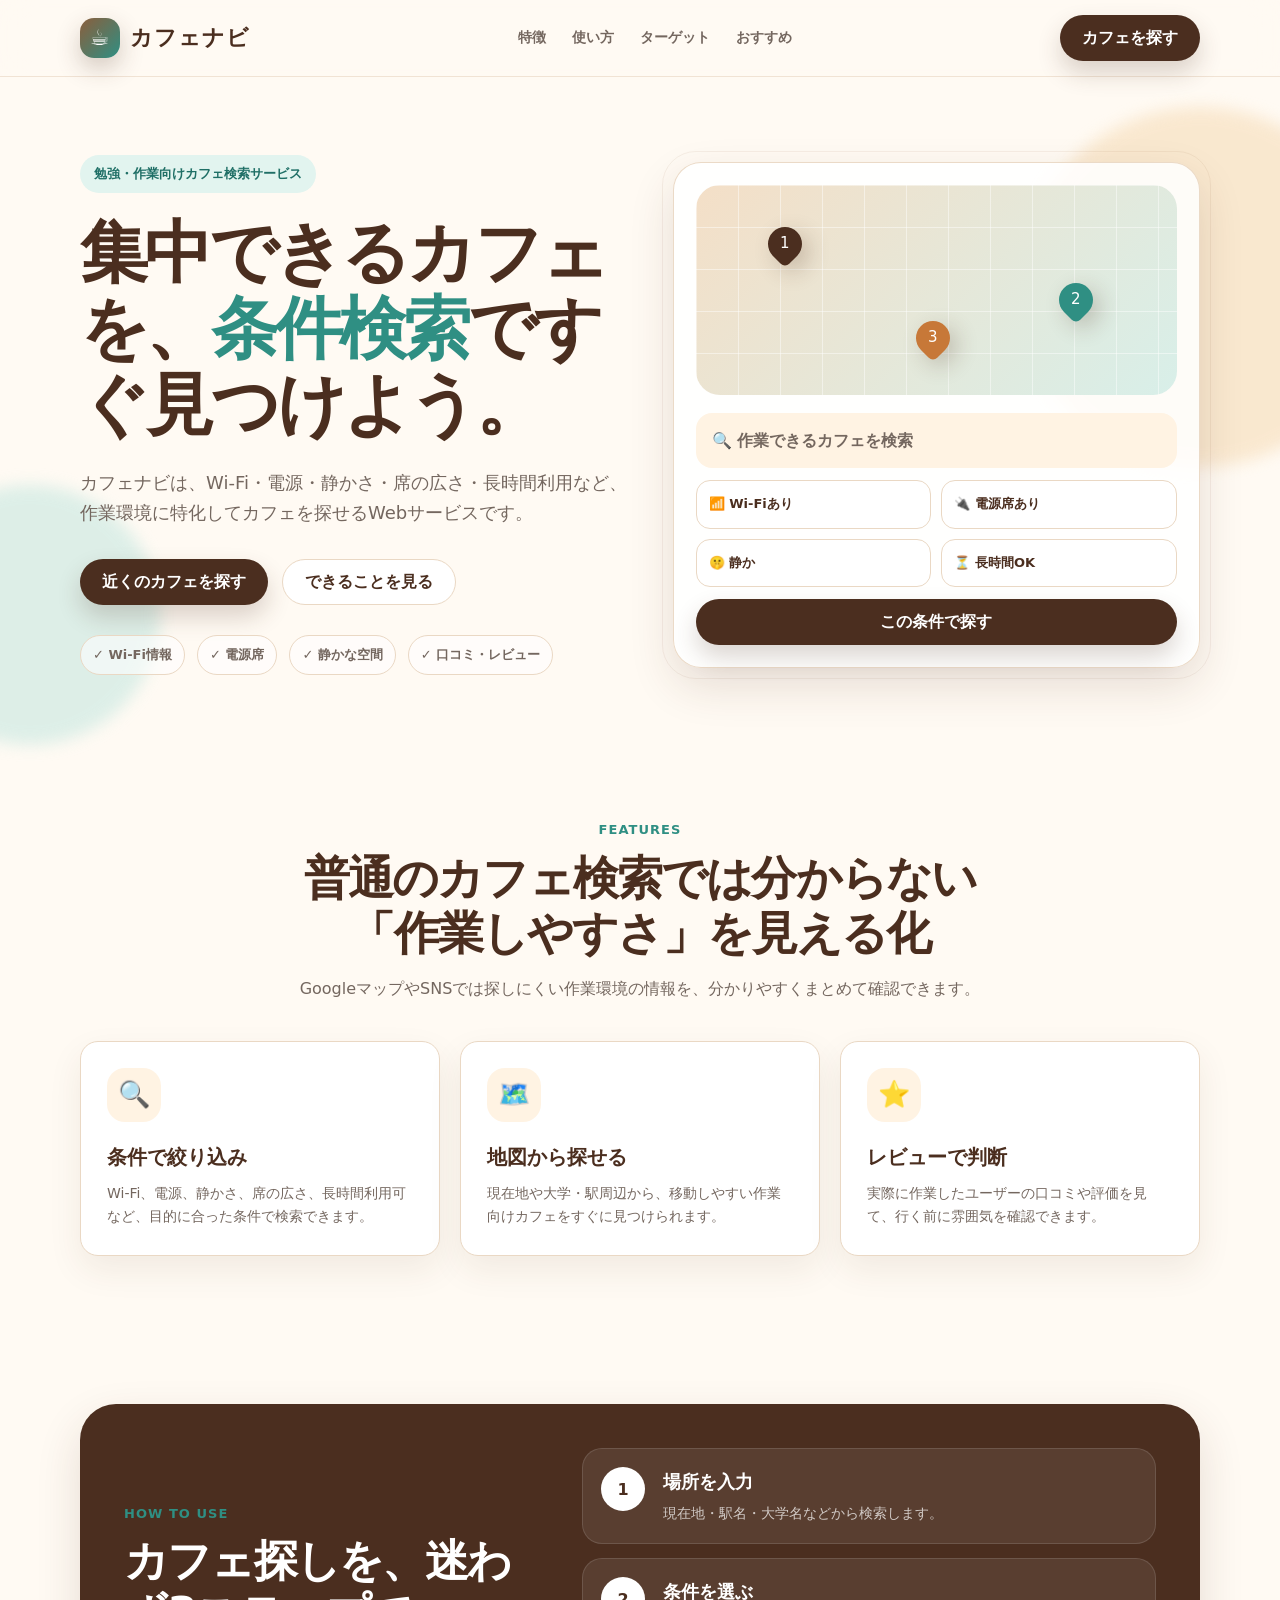
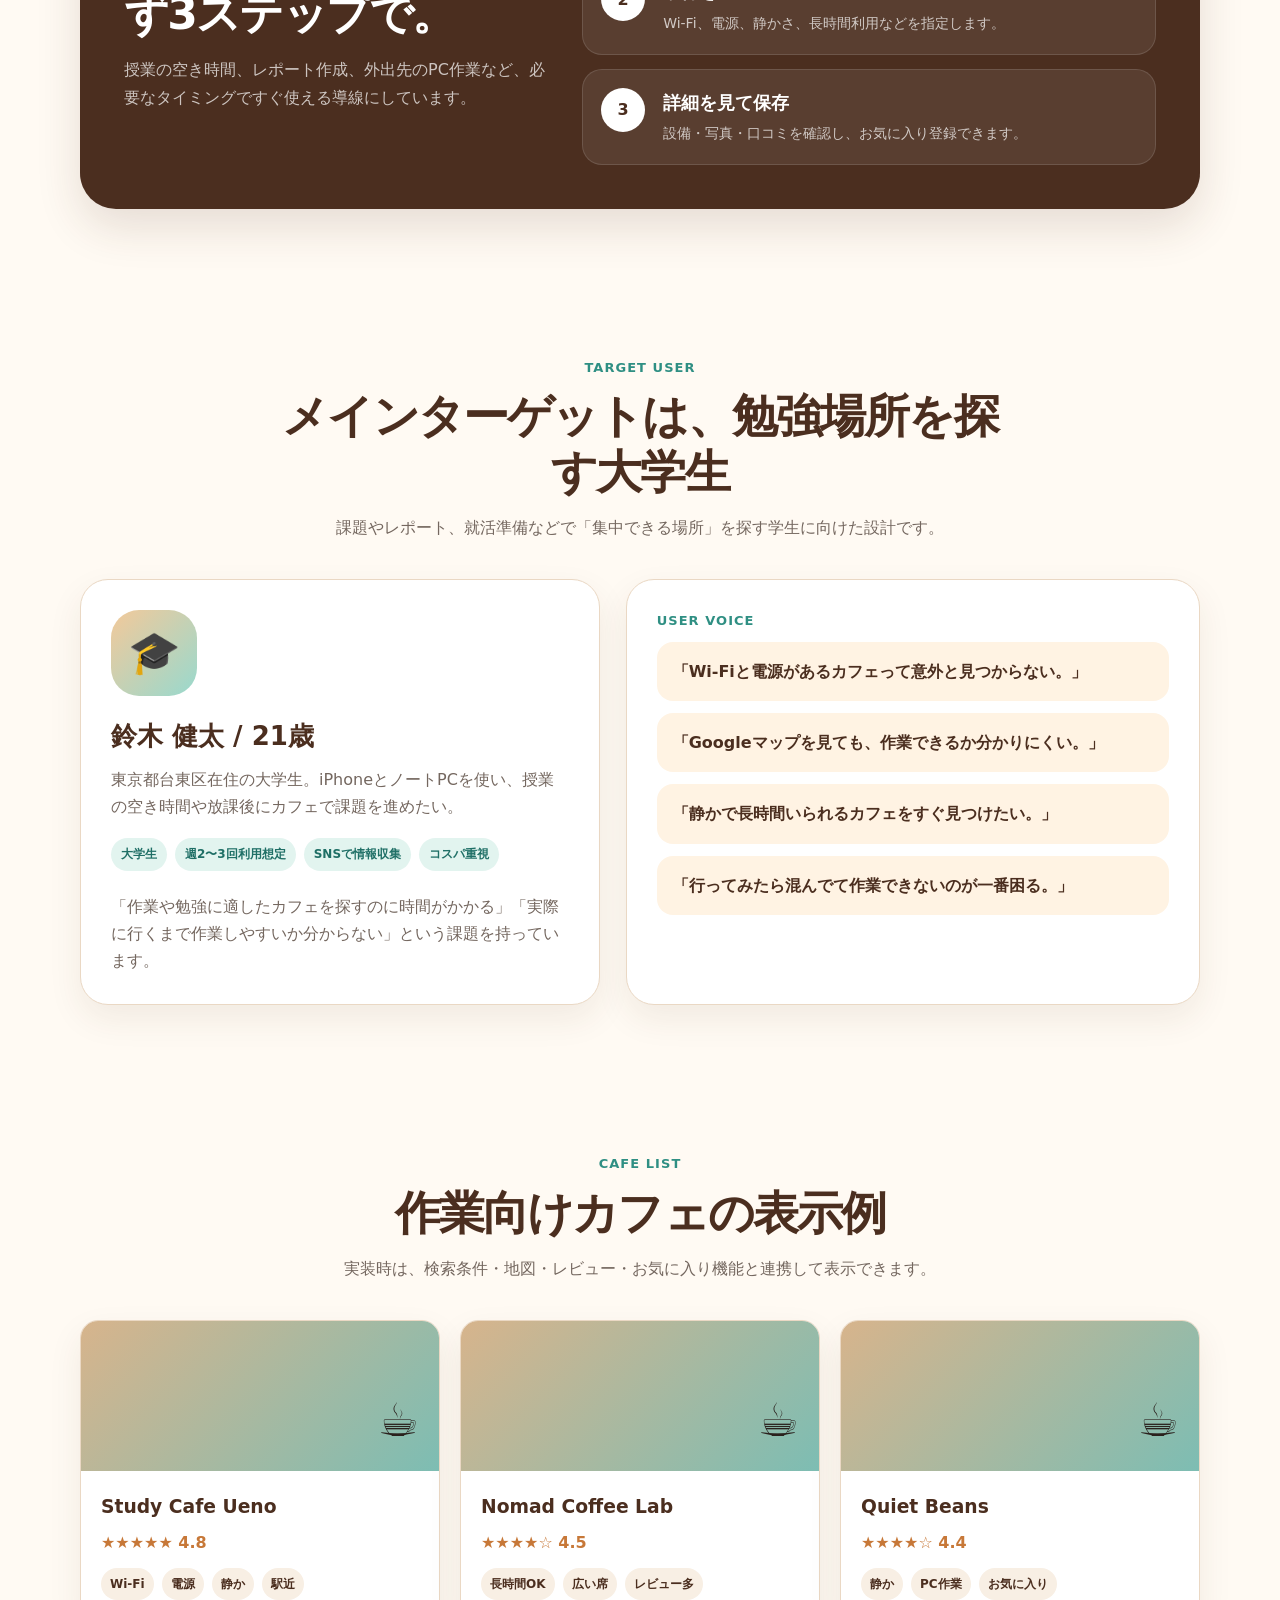
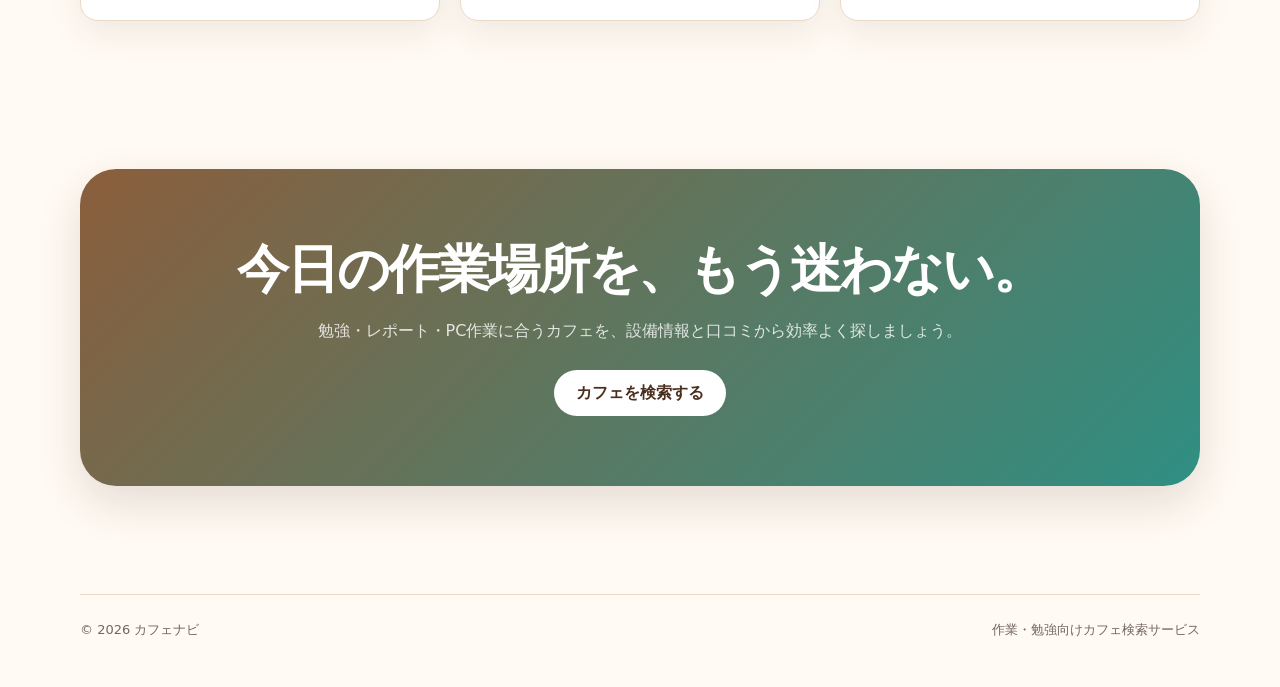
==== index.html @ be662f06 "Initial commit: cafe-navi" ====
<!DOCTYPE html>
<html lang="ja">
<head>
  <meta charset="UTF-8" />
  <meta name="viewport" content="width=device-width, initial-scale=1.0" />
  <title>カフェナビ｜作業・勉強に集中できるカフェ検索</title>
  <style>
    :root {
      --bg: #fffaf3;
      --surface: #ffffff;
      --surface-soft: #fff3e3;
      --main: #8b5e3c;
      --main-dark: #4b2e1f;
      --accent: #2f8f83;
      --accent-soft: #e2f4ef;
      --text: #2a211d;
      --muted: #74675f;
      --line: #ead8c4;
      --shadow: 0 18px 45px rgba(75, 46, 31, 0.14);
      --radius-lg: 28px;
      --radius-md: 18px;
      --radius-sm: 12px;
    }

    * {
      box-sizing: border-box;
      margin: 0;
      padding: 0;
    }

    body {
      font-family: system-ui, -apple-system, BlinkMacSystemFont, "Noto Sans JP", sans-serif;
      background: var(--bg);
      color: var(--text);
      line-height: 1.7;
    }

    a {
      color: inherit;
      text-decoration: none;
    }

    img {
      max-width: 100%;
      display: block;
    }

    .page {
      overflow: hidden;
    }

    .container {
      width: min(1120px, calc(100% - 40px));
      margin: 0 auto;
    }

    header {
      position: sticky;
      top: 0;
      z-index: 20;
      background: rgba(255, 250, 243, 0.86);
      backdrop-filter: blur(16px);
      border-bottom: 1px solid rgba(234, 216, 196, 0.65);
    }

    .nav {
      height: 76px;
      display: flex;
      align-items: center;
      justify-content: space-between;
      gap: 24px;
    }

    .logo {
      display: flex;
      align-items: center;
      gap: 10px;
      font-weight: 800;
      letter-spacing: 0.04em;
      color: var(--main-dark);
      font-size: 22px;
    }

    .logo-mark {
      width: 40px;
      height: 40px;
      display: grid;
      place-items: center;
      border-radius: 14px;
      background: linear-gradient(135deg, #8b5e3c, #2f8f83);
      color: #fff;
      box-shadow: 0 10px 24px rgba(75, 46, 31, 0.24);
    }

    .nav-links {
      display: flex;
      align-items: center;
      gap: 26px;
      color: var(--muted);
      font-size: 14px;
      font-weight: 700;
    }

    .nav-links a:hover {
      color: var(--main-dark);
    }

    .btn {
      display: inline-flex;
      align-items: center;
      justify-content: center;
      gap: 8px;
      min-height: 46px;
      padding: 0 22px;
      border-radius: 999px;
      font-weight: 800;
      border: 0;
      cursor: pointer;
      transition: 0.2s ease;
    }

    .btn-primary {
      background: var(--main-dark);
      color: #fff;
      box-shadow: 0 12px 25px rgba(75, 46, 31, 0.2);
    }

    .btn-primary:hover {
      transform: translateY(-2px);
      box-shadow: 0 16px 34px rgba(75, 46, 31, 0.27);
    }

    .btn-secondary {
      background: #fff;
      color: var(--main-dark);
      border: 1px solid var(--line);
    }

    .hero {
      position: relative;
      padding: 78px 0 70px;
    }

    .hero::before,
    .hero::after {
      content: "";
      position: absolute;
      border-radius: 999px;
      filter: blur(8px);
      opacity: 0.65;
      z-index: -1;
    }

    .hero::before {
      width: 360px;
      height: 360px;
      background: #f7dfbd;
      top: 30px;
      right: -100px;
    }

    .hero::after {
      width: 260px;
      height: 260px;
      background: #cbe9e2;
      left: -100px;
      bottom: 0;
    }

    .hero-grid {
      display: grid;
      grid-template-columns: 1.02fr 0.98fr;
      gap: 44px;
      align-items: center;
    }

    .eyebrow {
      display: inline-flex;
      align-items: center;
      gap: 8px;
      padding: 8px 14px;
      background: var(--accent-soft);
      color: #1f6f66;
      border-radius: 999px;
      font-size: 13px;
      font-weight: 800;
      margin-bottom: 22px;
    }

    .hero h1 {
      font-size: clamp(38px, 6vw, 68px);
      line-height: 1.12;
      letter-spacing: -0.055em;
      color: var(--main-dark);
      margin-bottom: 24px;
    }

    .hero h1 span {
      color: var(--accent);
    }

    .hero-copy {
      font-size: 18px;
      color: var(--muted);
      max-width: 620px;
      margin-bottom: 30px;
    }

    .hero-actions {
      display: flex;
      flex-wrap: wrap;
      gap: 14px;
      margin-bottom: 30px;
    }

    .trust-row {
      display: flex;
      flex-wrap: wrap;
      gap: 12px;
      color: var(--muted);
      font-size: 13px;
      font-weight: 700;
    }

    .trust-row span {
      display: inline-flex;
      align-items: center;
      gap: 6px;
      padding: 8px 12px;
      border: 1px solid var(--line);
      background: rgba(255, 255, 255, 0.58);
      border-radius: 999px;
    }

    .search-card {
      background: rgba(255, 255, 255, 0.86);
      border: 1px solid rgba(234, 216, 196, 0.95);
      border-radius: var(--radius-lg);
      box-shadow: var(--shadow);
      padding: 22px;
      position: relative;
    }

    .search-card::before {
      content: "";
      position: absolute;
      inset: -12px;
      border-radius: 34px;
      border: 1px solid rgba(139, 94, 60, 0.08);
      z-index: -1;
    }

    .mock-map {
      height: 210px;
      border-radius: 24px;
      background:
        linear-gradient(90deg, rgba(255,255,255,0.45) 1px, transparent 1px),
        linear-gradient(rgba(255,255,255,0.45) 1px, transparent 1px),
        linear-gradient(135deg, #f4dfc7, #d8efe9);
      background-size: 42px 42px, 42px 42px, 100% 100%;
      position: relative;
      overflow: hidden;
      margin-bottom: 18px;
    }

    .pin {
      position: absolute;
      width: 34px;
      height: 34px;
      display: grid;
      place-items: center;
      border-radius: 50% 50% 50% 6px;
      transform: rotate(-45deg);
      background: var(--main-dark);
      color: #fff;
      box-shadow: 0 10px 22px rgba(75, 46, 31, 0.24);
    }

    .pin span {
      transform: rotate(45deg);
      font-size: 15px;
    }

    .pin.one { top: 42px; left: 72px; }
    .pin.two { top: 98px; right: 84px; background: var(--accent); }
    .pin.three { bottom: 40px; left: 220px; background: #c77838; }

    .search-panel {
      display: grid;
      gap: 12px;
    }

    .search-input {
      display: flex;
      align-items: center;
      gap: 10px;
      padding: 14px 16px;
      background: var(--surface-soft);
      border-radius: 16px;
      color: var(--muted);
      font-weight: 700;
    }

    .filters {
      display: grid;
      grid-template-columns: repeat(2, 1fr);
      gap: 10px;
    }

    .filter-chip {
      padding: 12px;
      border: 1px solid var(--line);
      border-radius: 14px;
      background: #fff;
      color: var(--main-dark);
      font-size: 13px;
      font-weight: 800;
    }

    section {
      padding: 74px 0;
    }

    .section-head {
      text-align: center;
      max-width: 760px;
      margin: 0 auto 38px;
    }

    .section-label {
      color: var(--accent);
      font-weight: 900;
      letter-spacing: 0.08em;
      font-size: 13px;
      margin-bottom: 10px;
    }

    .section-head h2 {
      font-size: clamp(30px, 4vw, 46px);
      line-height: 1.2;
      color: var(--main-dark);
      letter-spacing: -0.04em;
      margin-bottom: 14px;
    }

    .section-head p {
      color: var(--muted);
      font-size: 16px;
    }

    .feature-grid {
      display: grid;
      grid-template-columns: repeat(3, 1fr);
      gap: 20px;
    }

    .feature-card {
      background: var(--surface);
      border: 1px solid var(--line);
      border-radius: var(--radius-md);
      padding: 26px;
      box-shadow: 0 14px 34px rgba(75, 46, 31, 0.08);
    }

    .icon {
      width: 54px;
      height: 54px;
      display: grid;
      place-items: center;
      border-radius: 18px;
      background: var(--surface-soft);
      font-size: 26px;
      margin-bottom: 18px;
    }

    .feature-card h3 {
      color: var(--main-dark);
      font-size: 20px;
      margin-bottom: 8px;
    }

    .feature-card p {
      color: var(--muted);
      font-size: 14px;
    }

    .steps {
      background: var(--main-dark);
      color: #fff;
      border-radius: 36px;
      padding: 44px;
      display: grid;
      grid-template-columns: 0.85fr 1.15fr;
      gap: 34px;
      align-items: center;
      box-shadow: var(--shadow);
    }

    .steps h2 {
      font-size: clamp(28px, 4vw, 44px);
      line-height: 1.2;
      letter-spacing: -0.04em;
      margin-bottom: 16px;
    }

    .steps p {
      color: rgba(255,255,255,0.72);
    }

    .step-list {
      display: grid;
      gap: 14px;
    }

    .step {
      display: grid;
      grid-template-columns: 48px 1fr;
      gap: 14px;
      align-items: start;
      padding: 18px;
      border-radius: 20px;
      background: rgba(255,255,255,0.08);
      border: 1px solid rgba(255,255,255,0.12);
    }

    .step-num {
      width: 44px;
      height: 44px;
      display: grid;
      place-items: center;
      border-radius: 50%;
      background: #fff;
      color: var(--main-dark);
      font-weight: 900;
    }

    .step h3 {
      font-size: 18px;
      margin-bottom: 4px;
    }

    .step p {
      font-size: 14px;
    }

    .persona-wrap {
      display: grid;
      grid-template-columns: 0.95fr 1.05fr;
      gap: 26px;
      align-items: stretch;
    }

    .persona-card,
    .voice-card {
      background: #fff;
      border: 1px solid var(--line);
      border-radius: var(--radius-lg);
      padding: 30px;
      box-shadow: 0 14px 34px rgba(75, 46, 31, 0.08);
    }

    .avatar {
      width: 86px;
      height: 86px;
      border-radius: 28px;
      display: grid;
      place-items: center;
      background: linear-gradient(135deg, #f3c99a, #98d9ce);
      font-size: 42px;
      margin-bottom: 18px;
    }

    .persona-card h3 {
      color: var(--main-dark);
      font-size: 26px;
      margin-bottom: 8px;
    }

    .meta {
      display: flex;
      flex-wrap: wrap;
      gap: 8px;
      margin: 18px 0 22px;
    }

    .meta span {
      padding: 6px 10px;
      border-radius: 999px;
      background: var(--accent-soft);
      color: #1f6f66;
      font-size: 12px;
      font-weight: 800;
    }

    .persona-card p,
    .voice-card p {
      color: var(--muted);
    }

    .quote-list {
      display: grid;
      gap: 12px;
    }

    .quote {
      padding: 16px;
      border-radius: 16px;
      background: var(--surface-soft);
      color: var(--main-dark);
      font-weight: 800;
    }

    .cafe-grid {
      display: grid;
      grid-template-columns: repeat(3, 1fr);
      gap: 20px;
    }

    .cafe-card {
      overflow: hidden;
      border-radius: var(--radius-md);
      background: #fff;
      border: 1px solid var(--line);
      box-shadow: 0 14px 34px rgba(75, 46, 31, 0.08);
    }

    .cafe-photo {
      height: 150px;
      background: linear-gradient(135deg, #d7b48c, #7dbdb3);
      position: relative;
    }

    .cafe-photo::after {
      content: "☕";
      position: absolute;
      right: 20px;
      bottom: 12px;
      font-size: 46px;
    }

    .cafe-body {
      padding: 20px;
    }

    .cafe-body h3 {
      color: var(--main-dark);
      margin-bottom: 6px;
    }

    .rating {
      color: #c77838;
      font-weight: 900;
      margin-bottom: 12px;
    }

    .tags {
      display: flex;
      flex-wrap: wrap;
      gap: 8px;
    }

    .tags span {
      padding: 6px 9px;
      border-radius: 999px;
      background: #f8efe4;
      color: var(--main-dark);
      font-size: 12px;
      font-weight: 800;
    }

    .cta {
      text-align: center;
      padding: 70px 28px;
      border-radius: 36px;
      background: linear-gradient(135deg, #8b5e3c, #2f8f83);
      color: #fff;
      box-shadow: var(--shadow);
    }

    .cta h2 {
      font-size: clamp(30px, 5vw, 52px);
      line-height: 1.18;
      letter-spacing: -0.04em;
      margin-bottom: 16px;
    }

    .cta p {
      max-width: 660px;
      margin: 0 auto 26px;
      color: rgba(255,255,255,0.82);
    }

    .cta .btn {
      background: #fff;
      color: var(--main-dark);
    }

    footer {
      padding: 34px 0 46px;
      color: var(--muted);
      font-size: 13px;
    }

    .footer-inner {
      display: flex;
      justify-content: space-between;
      gap: 20px;
      flex-wrap: wrap;
      border-top: 1px solid var(--line);
      padding-top: 24px;
    }

    @media (max-width: 900px) {
      .nav-links {
        display: none;
      }

      .hero-grid,
      .steps,
      .persona-wrap {
        grid-template-columns: 1fr;
      }

      .feature-grid,
      .cafe-grid {
        grid-template-columns: 1fr 1fr;
      }
    }

    @media (max-width: 620px) {
      .container {
        width: min(100% - 28px, 1120px);
      }

      .hero {
        padding-top: 48px;
      }

      .feature-grid,
      .cafe-grid,
      .filters {
        grid-template-columns: 1fr;
      }

      .steps,
      .persona-card,
      .voice-card {
        padding: 24px;
        border-radius: 26px;
      }

      .nav .btn {
        display: none;
      }
    }
  </style>
</head>
<body>
  <div class="page">
    <header>
      <div class="container nav">
        <a class="logo" href="#">
          <span class="logo-mark">☕</span>
          カフェナビ
        </a>
        <nav class="nav-links" aria-label="メインナビゲーション">
          <a href="#features">特徴</a>
          <a href="#how">使い方</a>
          <a href="#persona">ターゲット</a>
          <a href="#cafes">おすすめ</a>
        </nav>
        <a class="btn btn-primary" href="#search">カフェを探す</a>
      </div>
    </header>

    <main>
      <section class="hero" id="search">
        <div class="container hero-grid">
          <div>
            <div class="eyebrow">勉強・作業向けカフェ検索サービス</div>
            <h1>集中できるカフェを、<span>条件検索</span>ですぐ見つけよう。</h1>
            <p class="hero-copy">
              カフェナビは、Wi‑Fi・電源・静かさ・席の広さ・長時間利用など、作業環境に特化してカフェを探せるWebサービスです。
            </p>
            <div class="hero-actions">
              <a class="btn btn-primary" href="#cafes">近くのカフェを探す</a>
              <a class="btn btn-secondary" href="#features">できることを見る</a>
            </div>
            <div class="trust-row">
              <span>✓ Wi‑Fi情報</span>
              <span>✓ 電源席</span>
              <span>✓ 静かな空間</span>
              <span>✓ 口コミ・レビュー</span>
            </div>
          </div>

          <div class="search-card" aria-label="検索画面イメージ">
            <div class="mock-map">
              <div class="pin one"><span>1</span></div>
              <div class="pin two"><span>2</span></div>
              <div class="pin three"><span>3</span></div>
            </div>
            <div class="search-panel">
              <div class="search-input">🔍 作業できるカフェを検索</div>
              <div class="filters">
                <div class="filter-chip">📶 Wi‑Fiあり</div>
                <div class="filter-chip">🔌 電源席あり</div>
                <div class="filter-chip">🤫 静か</div>
                <div class="filter-chip">⏳ 長時間OK</div>
              </div>
              <a class="btn btn-primary" href="#cafes">この条件で探す</a>
            </div>
          </div>
        </div>
      </section>

      <section id="features">
        <div class="container">
          <div class="section-head">
            <div class="section-label">FEATURES</div>
            <h2>普通のカフェ検索では分からない「作業しやすさ」を見える化</h2>
            <p>GoogleマップやSNSでは探しにくい作業環境の情報を、分かりやすくまとめて確認できます。</p>
          </div>
          <div class="feature-grid">
            <article class="feature-card">
              <div class="icon">🔍</div>
              <h3>条件で絞り込み</h3>
              <p>Wi‑Fi、電源、静かさ、席の広さ、長時間利用可など、目的に合った条件で検索できます。</p>
            </article>
            <article class="feature-card">
              <div class="icon">🗺️</div>
              <h3>地図から探せる</h3>
              <p>現在地や大学・駅周辺から、移動しやすい作業向けカフェをすぐに見つけられます。</p>
            </article>
            <article class="feature-card">
              <div class="icon">⭐</div>
              <h3>レビューで判断</h3>
              <p>実際に作業したユーザーの口コミや評価を見て、行く前に雰囲気を確認できます。</p>
            </article>
          </div>
        </div>
      </section>

      <section id="how">
        <div class="container">
          <div class="steps">
            <div>
              <div class="section-label">HOW TO USE</div>
              <h2>カフェ探しを、迷わず3ステップで。</h2>
              <p>授業の空き時間、レポート作成、外出先のPC作業など、必要なタイミングですぐ使える導線にしています。</p>
            </div>
            <div class="step-list">
              <div class="step">
                <div class="step-num">1</div>
                <div>
                  <h3>場所を入力</h3>
                  <p>現在地・駅名・大学名などから検索します。</p>
                </div>
              </div>
              <div class="step">
                <div class="step-num">2</div>
                <div>
                  <h3>条件を選ぶ</h3>
                  <p>Wi‑Fi、電源、静かさ、長時間利用などを指定します。</p>
                </div>
              </div>
              <div class="step">
                <div class="step-num">3</div>
                <div>
                  <h3>詳細を見て保存</h3>
                  <p>設備・写真・口コミを確認し、お気に入り登録できます。</p>
                </div>
              </div>
            </div>
          </div>
        </div>
      </section>

      <section id="persona">
        <div class="container">
          <div class="section-head">
            <div class="section-label">TARGET USER</div>
            <h2>メインターゲットは、勉強場所を探す大学生</h2>
            <p>課題やレポート、就活準備などで「集中できる場所」を探す学生に向けた設計です。</p>
          </div>
          <div class="persona-wrap">
            <article class="persona-card">
              <div class="avatar">🎓</div>
              <h3>鈴木 健太 / 21歳</h3>
              <p>東京都台東区在住の大学生。iPhoneとノートPCを使い、授業の空き時間や放課後にカフェで課題を進めたい。</p>
              <div class="meta">
                <span>大学生</span>
                <span>週2〜3回利用想定</span>
                <span>SNSで情報収集</span>
                <span>コスパ重視</span>
              </div>
              <p>「作業や勉強に適したカフェを探すのに時間がかかる」「実際に行くまで作業しやすいか分からない」という課題を持っています。</p>
            </article>
            <article class="voice-card">
              <div class="section-label">USER VOICE</div>
              <div class="quote-list">
                <div class="quote">「Wi‑Fiと電源があるカフェって意外と見つからない。」</div>
                <div class="quote">「Googleマップを見ても、作業できるか分かりにくい。」</div>
                <div class="quote">「静かで長時間いられるカフェをすぐ見つけたい。」</div>
                <div class="quote">「行ってみたら混んでて作業できないのが一番困る。」</div>
              </div>
            </article>
          </div>
        </div>
      </section>

      <section id="cafes">
        <div class="container">
          <div class="section-head">
            <div class="section-label">CAFE LIST</div>
            <h2>作業向けカフェの表示例</h2>
            <p>実装時は、検索条件・地図・レビュー・お気に入り機能と連携して表示できます。</p>
          </div>
          <div class="cafe-grid">
            <article class="cafe-card">
              <div class="cafe-photo"></div>
              <div class="cafe-body">
                <h3>Study Cafe Ueno</h3>
                <div class="rating">★★★★★ 4.8</div>
                <div class="tags">
                  <span>Wi‑Fi</span><span>電源</span><span>静か</span><span>駅近</span>
                </div>
              </div>
            </article>
            <article class="cafe-card">
              <div class="cafe-photo"></div>
              <div class="cafe-body">
                <h3>Nomad Coffee Lab</h3>
                <div class="rating">★★★★☆ 4.5</div>
                <div class="tags">
                  <span>長時間OK</span><span>広い席</span><span>レビュー多</span>
                </div>
              </div>
            </article>
            <article class="cafe-card">
              <div class="cafe-photo"></div>
              <div class="cafe-body">
                <h3>Quiet Beans</h3>
                <div class="rating">★★★★☆ 4.4</div>
                <div class="tags">
                  <span>静か</span><span>PC作業</span><span>お気に入り</span>
                </div>
              </div>
            </article>
          </div>
        </div>
      </section>

      <section>
        <div class="container">
          <div class="cta">
            <h2>今日の作業場所を、もう迷わない。</h2>
            <p>勉強・レポート・PC作業に合うカフェを、設備情報と口コミから効率よく探しましょう。</p>
            <a class="btn" href="#search">カフェを検索する</a>
          </div>
        </div>
      </section>
    </main>

    <footer>
      <div class="container footer-inner">
        <div>© 2026 カフェナビ</div>
        <div>作業・勉強向けカフェ検索サービス</div>
      </div>
    </footer>
  </div>
</body>
</html>
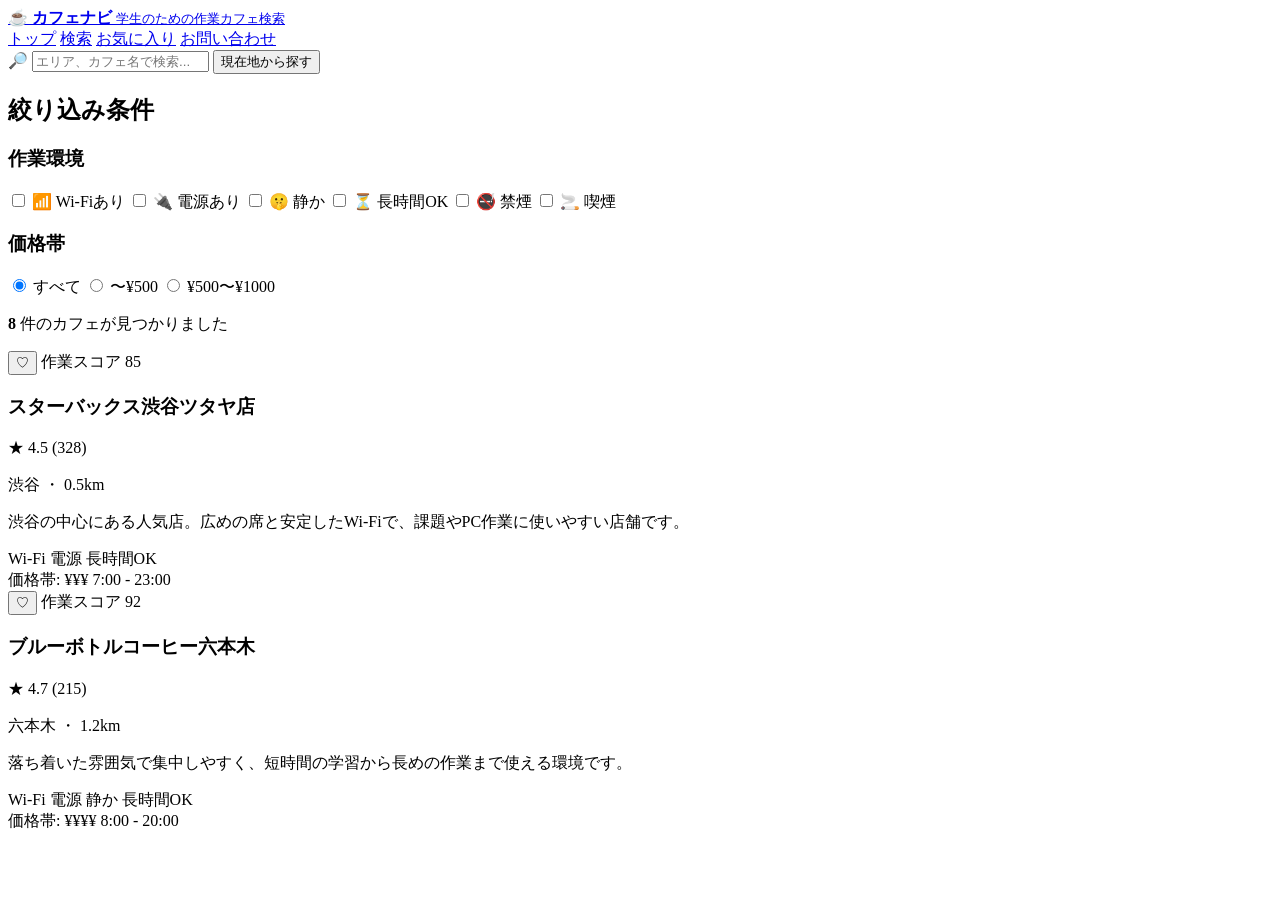
==== commit 6cf07bdf: "docs: update sitemap and filter options" ====
--- a/index.html
+++ b/index.html
@@ -3,871 +3,122 @@
 <head>
   <meta charset="UTF-8" />
   <meta name="viewport" content="width=device-width, initial-scale=1.0" />
-  <title>カフェナビ｜作業・勉強に集中できるカフェ検索</title>
-  <style>
-    :root {
-      --bg: #fffaf3;
-      --surface: #ffffff;
-      --surface-soft: #fff3e3;
-      --main: #8b5e3c;
-      --main-dark: #4b2e1f;
-      --accent: #2f8f83;
-      --accent-soft: #e2f4ef;
-      --text: #2a211d;
-      --muted: #74675f;
-      --line: #ead8c4;
-      --shadow: 0 18px 45px rgba(75, 46, 31, 0.14);
-      --radius-lg: 28px;
-      --radius-md: 18px;
-      --radius-sm: 12px;
-    }
-
-    * {
-      box-sizing: border-box;
-      margin: 0;
-      padding: 0;
-    }
-
-    body {
-      font-family: system-ui, -apple-system, BlinkMacSystemFont, "Noto Sans JP", sans-serif;
-      background: var(--bg);
-      color: var(--text);
-      line-height: 1.7;
-    }
-
-    a {
-      color: inherit;
-      text-decoration: none;
-    }
-
-    img {
-      max-width: 100%;
-      display: block;
-    }
-
-    .page {
-      overflow: hidden;
-    }
-
-    .container {
-      width: min(1120px, calc(100% - 40px));
-      margin: 0 auto;
-    }
-
-    header {
-      position: sticky;
-      top: 0;
-      z-index: 20;
-      background: rgba(255, 250, 243, 0.86);
-      backdrop-filter: blur(16px);
-      border-bottom: 1px solid rgba(234, 216, 196, 0.65);
-    }
-
-    .nav {
-      height: 76px;
-      display: flex;
-      align-items: center;
-      justify-content: space-between;
-      gap: 24px;
-    }
-
-    .logo {
-      display: flex;
-      align-items: center;
-      gap: 10px;
-      font-weight: 800;
-      letter-spacing: 0.04em;
-      color: var(--main-dark);
-      font-size: 22px;
-    }
-
-    .logo-mark {
-      width: 40px;
-      height: 40px;
-      display: grid;
-      place-items: center;
-      border-radius: 14px;
-      background: linear-gradient(135deg, #8b5e3c, #2f8f83);
-      color: #fff;
-      box-shadow: 0 10px 24px rgba(75, 46, 31, 0.24);
-    }
-
-    .nav-links {
-      display: flex;
-      align-items: center;
-      gap: 26px;
-      color: var(--muted);
-      font-size: 14px;
-      font-weight: 700;
-    }
-
-    .nav-links a:hover {
-      color: var(--main-dark);
-    }
-
-    .btn {
-      display: inline-flex;
-      align-items: center;
-      justify-content: center;
-      gap: 8px;
-      min-height: 46px;
-      padding: 0 22px;
-      border-radius: 999px;
-      font-weight: 800;
-      border: 0;
-      cursor: pointer;
-      transition: 0.2s ease;
-    }
-
-    .btn-primary {
-      background: var(--main-dark);
-      color: #fff;
-      box-shadow: 0 12px 25px rgba(75, 46, 31, 0.2);
-    }
-
-    .btn-primary:hover {
-      transform: translateY(-2px);
-      box-shadow: 0 16px 34px rgba(75, 46, 31, 0.27);
-    }
-
-    .btn-secondary {
-      background: #fff;
-      color: var(--main-dark);
-      border: 1px solid var(--line);
-    }
-
-    .hero {
-      position: relative;
-      padding: 78px 0 70px;
-    }
-
-    .hero::before,
-    .hero::after {
-      content: "";
-      position: absolute;
-      border-radius: 999px;
-      filter: blur(8px);
-      opacity: 0.65;
-      z-index: -1;
-    }
-
-    .hero::before {
-      width: 360px;
-      height: 360px;
-      background: #f7dfbd;
-      top: 30px;
-      right: -100px;
-    }
-
-    .hero::after {
-      width: 260px;
-      height: 260px;
-      background: #cbe9e2;
-      left: -100px;
-      bottom: 0;
-    }
-
-    .hero-grid {
-      display: grid;
-      grid-template-columns: 1.02fr 0.98fr;
-      gap: 44px;
-      align-items: center;
-    }
-
-    .eyebrow {
-      display: inline-flex;
-      align-items: center;
-      gap: 8px;
-      padding: 8px 14px;
-      background: var(--accent-soft);
-      color: #1f6f66;
-      border-radius: 999px;
-      font-size: 13px;
-      font-weight: 800;
-      margin-bottom: 22px;
-    }
-
-    .hero h1 {
-      font-size: clamp(38px, 6vw, 68px);
-      line-height: 1.12;
-      letter-spacing: -0.055em;
-      color: var(--main-dark);
-      margin-bottom: 24px;
-    }
-
-    .hero h1 span {
-      color: var(--accent);
-    }
-
-    .hero-copy {
-      font-size: 18px;
-      color: var(--muted);
-      max-width: 620px;
-      margin-bottom: 30px;
-    }
-
-    .hero-actions {
-      display: flex;
-      flex-wrap: wrap;
-      gap: 14px;
-      margin-bottom: 30px;
-    }
-
-    .trust-row {
-      display: flex;
-      flex-wrap: wrap;
-      gap: 12px;
-      color: var(--muted);
-      font-size: 13px;
-      font-weight: 700;
-    }
-
-    .trust-row span {
-      display: inline-flex;
-      align-items: center;
-      gap: 6px;
-      padding: 8px 12px;
-      border: 1px solid var(--line);
-      background: rgba(255, 255, 255, 0.58);
-      border-radius: 999px;
-    }
-
-    .search-card {
-      background: rgba(255, 255, 255, 0.86);
-      border: 1px solid rgba(234, 216, 196, 0.95);
-      border-radius: var(--radius-lg);
-      box-shadow: var(--shadow);
-      padding: 22px;
-      position: relative;
-    }
-
-    .search-card::before {
-      content: "";
-      position: absolute;
-      inset: -12px;
-      border-radius: 34px;
-      border: 1px solid rgba(139, 94, 60, 0.08);
-      z-index: -1;
-    }
-
-    .mock-map {
-      height: 210px;
-      border-radius: 24px;
-      background:
-        linear-gradient(90deg, rgba(255,255,255,0.45) 1px, transparent 1px),
-        linear-gradient(rgba(255,255,255,0.45) 1px, transparent 1px),
-        linear-gradient(135deg, #f4dfc7, #d8efe9);
-      background-size: 42px 42px, 42px 42px, 100% 100%;
-      position: relative;
-      overflow: hidden;
-      margin-bottom: 18px;
-    }
-
-    .pin {
-      position: absolute;
-      width: 34px;
-      height: 34px;
-      display: grid;
-      place-items: center;
-      border-radius: 50% 50% 50% 6px;
-      transform: rotate(-45deg);
-      background: var(--main-dark);
-      color: #fff;
-      box-shadow: 0 10px 22px rgba(75, 46, 31, 0.24);
-    }
-
-    .pin span {
-      transform: rotate(45deg);
-      font-size: 15px;
-    }
-
-    .pin.one { top: 42px; left: 72px; }
-    .pin.two { top: 98px; right: 84px; background: var(--accent); }
-    .pin.three { bottom: 40px; left: 220px; background: #c77838; }
-
-    .search-panel {
-      display: grid;
-      gap: 12px;
-    }
-
-    .search-input {
-      display: flex;
-      align-items: center;
-      gap: 10px;
-      padding: 14px 16px;
-      background: var(--surface-soft);
-      border-radius: 16px;
-      color: var(--muted);
-      font-weight: 700;
-    }
-
-    .filters {
-      display: grid;
-      grid-template-columns: repeat(2, 1fr);
-      gap: 10px;
-    }
-
-    .filter-chip {
-      padding: 12px;
-      border: 1px solid var(--line);
-      border-radius: 14px;
-      background: #fff;
-      color: var(--main-dark);
-      font-size: 13px;
-      font-weight: 800;
-    }
-
-    section {
-      padding: 74px 0;
-    }
-
-    .section-head {
-      text-align: center;
-      max-width: 760px;
-      margin: 0 auto 38px;
-    }
-
-    .section-label {
-      color: var(--accent);
-      font-weight: 900;
-      letter-spacing: 0.08em;
-      font-size: 13px;
-      margin-bottom: 10px;
-    }
-
-    .section-head h2 {
-      font-size: clamp(30px, 4vw, 46px);
-      line-height: 1.2;
-      color: var(--main-dark);
-      letter-spacing: -0.04em;
-      margin-bottom: 14px;
-    }
-
-    .section-head p {
-      color: var(--muted);
-      font-size: 16px;
-    }
-
-    .feature-grid {
-      display: grid;
-      grid-template-columns: repeat(3, 1fr);
-      gap: 20px;
-    }
-
-    .feature-card {
-      background: var(--surface);
-      border: 1px solid var(--line);
-      border-radius: var(--radius-md);
-      padding: 26px;
-      box-shadow: 0 14px 34px rgba(75, 46, 31, 0.08);
-    }
-
-    .icon {
-      width: 54px;
-      height: 54px;
-      display: grid;
-      place-items: center;
-      border-radius: 18px;
-      background: var(--surface-soft);
-      font-size: 26px;
-      margin-bottom: 18px;
-    }
-
-    .feature-card h3 {
-      color: var(--main-dark);
-      font-size: 20px;
-      margin-bottom: 8px;
-    }
-
-    .feature-card p {
-      color: var(--muted);
-      font-size: 14px;
-    }
-
-    .steps {
-      background: var(--main-dark);
-      color: #fff;
-      border-radius: 36px;
-      padding: 44px;
-      display: grid;
-      grid-template-columns: 0.85fr 1.15fr;
-      gap: 34px;
-      align-items: center;
-      box-shadow: var(--shadow);
-    }
-
-    .steps h2 {
-      font-size: clamp(28px, 4vw, 44px);
-      line-height: 1.2;
-      letter-spacing: -0.04em;
-      margin-bottom: 16px;
-    }
-
-    .steps p {
-      color: rgba(255,255,255,0.72);
-    }
-
-    .step-list {
-      display: grid;
-      gap: 14px;
-    }
-
-    .step {
-      display: grid;
-      grid-template-columns: 48px 1fr;
-      gap: 14px;
-      align-items: start;
-      padding: 18px;
-      border-radius: 20px;
-      background: rgba(255,255,255,0.08);
-      border: 1px solid rgba(255,255,255,0.12);
-    }
-
-    .step-num {
-      width: 44px;
-      height: 44px;
-      display: grid;
-      place-items: center;
-      border-radius: 50%;
-      background: #fff;
-      color: var(--main-dark);
-      font-weight: 900;
-    }
-
-    .step h3 {
-      font-size: 18px;
-      margin-bottom: 4px;
-    }
-
-    .step p {
-      font-size: 14px;
-    }
-
-    .persona-wrap {
-      display: grid;
-      grid-template-columns: 0.95fr 1.05fr;
-      gap: 26px;
-      align-items: stretch;
-    }
-
-    .persona-card,
-    .voice-card {
-      background: #fff;
-      border: 1px solid var(--line);
-      border-radius: var(--radius-lg);
-      padding: 30px;
-      box-shadow: 0 14px 34px rgba(75, 46, 31, 0.08);
-    }
-
-    .avatar {
-      width: 86px;
-      height: 86px;
-      border-radius: 28px;
-      display: grid;
-      place-items: center;
-      background: linear-gradient(135deg, #f3c99a, #98d9ce);
-      font-size: 42px;
-      margin-bottom: 18px;
-    }
-
-    .persona-card h3 {
-      color: var(--main-dark);
-      font-size: 26px;
-      margin-bottom: 8px;
-    }
-
-    .meta {
-      display: flex;
-      flex-wrap: wrap;
-      gap: 8px;
-      margin: 18px 0 22px;
-    }
-
-    .meta span {
-      padding: 6px 10px;
-      border-radius: 999px;
-      background: var(--accent-soft);
-      color: #1f6f66;
-      font-size: 12px;
-      font-weight: 800;
-    }
-
-    .persona-card p,
-    .voice-card p {
-      color: var(--muted);
-    }
-
-    .quote-list {
-      display: grid;
-      gap: 12px;
-    }
-
-    .quote {
-      padding: 16px;
-      border-radius: 16px;
-      background: var(--surface-soft);
-      color: var(--main-dark);
-      font-weight: 800;
-    }
-
-    .cafe-grid {
-      display: grid;
-      grid-template-columns: repeat(3, 1fr);
-      gap: 20px;
-    }
-
-    .cafe-card {
-      overflow: hidden;
-      border-radius: var(--radius-md);
-      background: #fff;
-      border: 1px solid var(--line);
-      box-shadow: 0 14px 34px rgba(75, 46, 31, 0.08);
-    }
-
-    .cafe-photo {
-      height: 150px;
-      background: linear-gradient(135deg, #d7b48c, #7dbdb3);
-      position: relative;
-    }
-
-    .cafe-photo::after {
-      content: "☕";
-      position: absolute;
-      right: 20px;
-      bottom: 12px;
-      font-size: 46px;
-    }
-
-    .cafe-body {
-      padding: 20px;
-    }
-
-    .cafe-body h3 {
-      color: var(--main-dark);
-      margin-bottom: 6px;
-    }
-
-    .rating {
-      color: #c77838;
-      font-weight: 900;
-      margin-bottom: 12px;
-    }
-
-    .tags {
-      display: flex;
-      flex-wrap: wrap;
-      gap: 8px;
-    }
-
-    .tags span {
-      padding: 6px 9px;
-      border-radius: 999px;
-      background: #f8efe4;
-      color: var(--main-dark);
-      font-size: 12px;
-      font-weight: 800;
-    }
-
-    .cta {
-      text-align: center;
-      padding: 70px 28px;
-      border-radius: 36px;
-      background: linear-gradient(135deg, #8b5e3c, #2f8f83);
-      color: #fff;
-      box-shadow: var(--shadow);
-    }
-
-    .cta h2 {
-      font-size: clamp(30px, 5vw, 52px);
-      line-height: 1.18;
-      letter-spacing: -0.04em;
-      margin-bottom: 16px;
-    }
-
-    .cta p {
-      max-width: 660px;
-      margin: 0 auto 26px;
-      color: rgba(255,255,255,0.82);
-    }
-
-    .cta .btn {
-      background: #fff;
-      color: var(--main-dark);
-    }
-
-    footer {
-      padding: 34px 0 46px;
-      color: var(--muted);
-      font-size: 13px;
-    }
-
-    .footer-inner {
-      display: flex;
-      justify-content: space-between;
-      gap: 20px;
-      flex-wrap: wrap;
-      border-top: 1px solid var(--line);
-      padding-top: 24px;
-    }
-
-    @media (max-width: 900px) {
-      .nav-links {
-        display: none;
-      }
-
-      .hero-grid,
-      .steps,
-      .persona-wrap {
-        grid-template-columns: 1fr;
-      }
-
-      .feature-grid,
-      .cafe-grid {
-        grid-template-columns: 1fr 1fr;
-      }
-    }
-
-    @media (max-width: 620px) {
-      .container {
-        width: min(100% - 28px, 1120px);
-      }
-
-      .hero {
-        padding-top: 48px;
-      }
-
-      .feature-grid,
-      .cafe-grid,
-      .filters {
-        grid-template-columns: 1fr;
-      }
-
-      .steps,
-      .persona-card,
-      .voice-card {
-        padding: 24px;
-        border-radius: 26px;
-      }
-
-      .nav .btn {
-        display: none;
-      }
-    }
-  </style>
+  <title>カフェナビ｜作業カフェ検索</title>
+  <link rel="preconnect" href="https://fonts.googleapis.com" />
+  <link rel="preconnect" href="https://fonts.gstatic.com" crossorigin />
+  <link href="https://fonts.googleapis.com/css2?family=Zen+Kaku+Gothic+New:wght@400;500;700;900&display=swap" rel="stylesheet" />
+  <link rel="stylesheet" href="css/style.css" />
 </head>
 <body>
-  <div class="page">
-    <header>
-      <div class="container nav">
-        <a class="logo" href="#">
-          <span class="logo-mark">☕</span>
-          カフェナビ
+  <div class="app-shell">
+    <header class="topbar">
+      <div class="container topbar-inner">
+        <a href="#" class="brand" aria-label="カフェナビ">
+          <span class="brand-mark">☕</span>
+          <span class="brand-copy">
+            <strong>カフェナビ</strong>
+            <small>学生のための作業カフェ検索</small>
+          </span>
         </a>
-        <nav class="nav-links" aria-label="メインナビゲーション">
-          <a href="#features">特徴</a>
-          <a href="#how">使い方</a>
-          <a href="#persona">ターゲット</a>
-          <a href="#cafes">おすすめ</a>
+
+        <nav class="topnav" aria-label="メインメニュー">
+          <a href="#">トップ</a>
+          <a href="#">検索</a>
+          <a href="#" class="is-active">お気に入り</a>
+          <a href="#">お問い合わせ</a>
         </nav>
-        <a class="btn btn-primary" href="#search">カフェを探す</a>
       </div>
     </header>
 
-    <main>
-      <section class="hero" id="search">
-        <div class="container hero-grid">
-          <div>
-            <div class="eyebrow">勉強・作業向けカフェ検索サービス</div>
-            <h1>集中できるカフェを、<span>条件検索</span>ですぐ見つけよう。</h1>
-            <p class="hero-copy">
-              カフェナビは、Wi‑Fi・電源・静かさ・席の広さ・長時間利用など、作業環境に特化してカフェを探せるWebサービスです。
-            </p>
-            <div class="hero-actions">
-              <a class="btn btn-primary" href="#cafes">近くのカフェを探す</a>
-              <a class="btn btn-secondary" href="#features">できることを見る</a>
-            </div>
-            <div class="trust-row">
-              <span>✓ Wi‑Fi情報</span>
-              <span>✓ 電源席</span>
-              <span>✓ 静かな空間</span>
-              <span>✓ 口コミ・レビュー</span>
-            </div>
-          </div>
-
-          <div class="search-card" aria-label="検索画面イメージ">
-            <div class="mock-map">
-              <div class="pin one"><span>1</span></div>
-              <div class="pin two"><span>2</span></div>
-              <div class="pin three"><span>3</span></div>
-            </div>
-            <div class="search-panel">
-              <div class="search-input">🔍 作業できるカフェを検索</div>
-              <div class="filters">
-                <div class="filter-chip">📶 Wi‑Fiあり</div>
-                <div class="filter-chip">🔌 電源席あり</div>
-                <div class="filter-chip">🤫 静か</div>
-                <div class="filter-chip">⏳ 長時間OK</div>
-              </div>
-              <a class="btn btn-primary" href="#cafes">この条件で探す</a>
-            </div>
-          </div>
+    <main class="main-area">
+      <section class="container search-wrap" aria-label="検索エリア">
+        <div class="search-box">
+          <label class="search-input">
+            <span>🔎</span>
+            <input type="text" placeholder="エリア、カフェ名で検索..." />
+          </label>
+          <button type="button" class="locate-btn">現在地から探す</button>
         </div>
       </section>
 
-      <section id="features">
-        <div class="container">
-          <div class="section-head">
-            <div class="section-label">FEATURES</div>
-            <h2>普通のカフェ検索では分からない「作業しやすさ」を見える化</h2>
-            <p>GoogleマップやSNSでは探しにくい作業環境の情報を、分かりやすくまとめて確認できます。</p>
+      <section class="container content-wrap">
+        <aside class="filter-card" aria-label="絞り込み条件">
+          <h2>絞り込み条件</h2>
+
+          <div class="filter-group">
+            <h3>作業環境</h3>
+            <label><input type="checkbox" /> 📶 Wi-Fiあり</label>
+            <label><input type="checkbox" /> 🔌 電源あり</label>
+            <label><input type="checkbox" /> 🤫 静か</label>
+            <label><input type="checkbox" /> ⏳ 長時間OK</label>
+            <label><input type="checkbox" /> 🚭 禁煙</label>
+            <label><input type="checkbox" /> 🚬 喫煙</label>
           </div>
-          <div class="feature-grid">
-            <article class="feature-card">
-              <div class="icon">🔍</div>
-              <h3>条件で絞り込み</h3>
-              <p>Wi‑Fi、電源、静かさ、席の広さ、長時間利用可など、目的に合った条件で検索できます。</p>
-            </article>
-            <article class="feature-card">
-              <div class="icon">🗺️</div>
-              <h3>地図から探せる</h3>
-              <p>現在地や大学・駅周辺から、移動しやすい作業向けカフェをすぐに見つけられます。</p>
-            </article>
-            <article class="feature-card">
-              <div class="icon">⭐</div>
-              <h3>レビューで判断</h3>
-              <p>実際に作業したユーザーの口コミや評価を見て、行く前に雰囲気を確認できます。</p>
-            </article>
+
+          <div class="filter-group">
+            <h3>価格帯</h3>
+            <label><input type="radio" name="price" checked /> すべて</label>
+            <label><input type="radio" name="price" /> 〜¥500</label>
+            <label><input type="radio" name="price" /> ¥500〜¥1000</label>
           </div>
-        </div>
-      </section>
+        </aside>
 
-      <section id="how">
-        <div class="container">
-          <div class="steps">
-            <div>
-              <div class="section-label">HOW TO USE</div>
-              <h2>カフェ探しを、迷わず3ステップで。</h2>
-              <p>授業の空き時間、レポート作成、外出先のPC作業など、必要なタイミングですぐ使える導線にしています。</p>
-            </div>
-            <div class="step-list">
-              <div class="step">
-                <div class="step-num">1</div>
-                <div>
-                  <h3>場所を入力</h3>
-                  <p>現在地・駅名・大学名などから検索します。</p>
+        <section class="results" aria-label="検索結果">
+          <p class="result-count"><strong>8</strong> 件のカフェが見つかりました</p>
+
+          <div class="cards-grid">
+            <article class="cafe-card">
+              <div class="thumb thumb-a">
+                <button class="heart" aria-label="お気に入りに追加">♡</button>
+                <span class="score">作業スコア 85</span>
+              </div>
+              <div class="card-body">
+                <div class="title-row">
+                  <h3>スターバックス渋谷ツタヤ店</h3>
+                  <span class="rating">★ 4.5 (328)</span>
                 </div>
-              </div>
-              <div class="step">
-                <div class="step-num">2</div>
-                <div>
-                  <h3>条件を選ぶ</h3>
-                  <p>Wi‑Fi、電源、静かさ、長時間利用などを指定します。</p>
+                <p class="meta">渋谷 ・ 0.5km</p>
+                <p class="desc">渋谷の中心にある人気店。広めの席と安定したWi-Fiで、課題やPC作業に使いやすい店舗です。</p>
+                <div class="tags">
+                  <span>Wi-Fi</span>
+                  <span>電源</span>
+                  <span>長時間OK</span>
                 </div>
-              </div>
-              <div class="step">
-                <div class="step-num">3</div>
-                <div>
-                  <h3>詳細を見て保存</h3>
-                  <p>設備・写真・口コミを確認し、お気に入り登録できます。</p>
-                </div>
-              </div>
-            </div>
-          </div>
-        </div>
-      </section>
-
-      <section id="persona">
-        <div class="container">
-          <div class="section-head">
-            <div class="section-label">TARGET USER</div>
-            <h2>メインターゲットは、勉強場所を探す大学生</h2>
-            <p>課題やレポート、就活準備などで「集中できる場所」を探す学生に向けた設計です。</p>
-          </div>
-          <div class="persona-wrap">
-            <article class="persona-card">
-              <div class="avatar">🎓</div>
-              <h3>鈴木 健太 / 21歳</h3>
-              <p>東京都台東区在住の大学生。iPhoneとノートPCを使い、授業の空き時間や放課後にカフェで課題を進めたい。</p>
-              <div class="meta">
-                <span>大学生</span>
-                <span>週2〜3回利用想定</span>
-                <span>SNSで情報収集</span>
-                <span>コスパ重視</span>
-              </div>
-              <p>「作業や勉強に適したカフェを探すのに時間がかかる」「実際に行くまで作業しやすいか分からない」という課題を持っています。</p>
-            </article>
-            <article class="voice-card">
-              <div class="section-label">USER VOICE</div>
-              <div class="quote-list">
-                <div class="quote">「Wi‑Fiと電源があるカフェって意外と見つからない。」</div>
-                <div class="quote">「Googleマップを見ても、作業できるか分かりにくい。」</div>
-                <div class="quote">「静かで長時間いられるカフェをすぐ見つけたい。」</div>
-                <div class="quote">「行ってみたら混んでて作業できないのが一番困る。」</div>
-              </div>
-            </article>
-          </div>
-        </div>
-      </section>
-
-      <section id="cafes">
-        <div class="container">
-          <div class="section-head">
-            <div class="section-label">CAFE LIST</div>
-            <h2>作業向けカフェの表示例</h2>
-            <p>実装時は、検索条件・地図・レビュー・お気に入り機能と連携して表示できます。</p>
-          </div>
-          <div class="cafe-grid">
-            <article class="cafe-card">
-              <div class="cafe-photo"></div>
-              <div class="cafe-body">
-                <h3>Study Cafe Ueno</h3>
-                <div class="rating">★★★★★ 4.8</div>
-                <div class="tags">
-                  <span>Wi‑Fi</span><span>電源</span><span>静か</span><span>駅近</span>
+                <div class="card-foot">
+                  <span>価格帯: ¥¥¥</span>
+                  <span>7:00 - 23:00</span>
                 </div>
               </div>
             </article>
+
             <article class="cafe-card">
-              <div class="cafe-photo"></div>
-              <div class="cafe-body">
-                <h3>Nomad Coffee Lab</h3>
-                <div class="rating">★★★★☆ 4.5</div>
+              <div class="thumb thumb-b">
+                <button class="heart" aria-label="お気に入りに追加">♡</button>
+                <span class="score">作業スコア 92</span>
+              </div>
+              <div class="card-body">
+                <div class="title-row">
+                  <h3>ブルーボトルコーヒー六本木</h3>
+                  <span class="rating">★ 4.7 (215)</span>
+                </div>
+                <p class="meta">六本木 ・ 1.2km</p>
+                <p class="desc">落ち着いた雰囲気で集中しやすく、短時間の学習から長めの作業まで使える環境です。</p>
                 <div class="tags">
-                  <span>長時間OK</span><span>広い席</span><span>レビュー多</span>
+                  <span>Wi-Fi</span>
+                  <span>電源</span>
+                  <span>静か</span>
+                  <span>長時間OK</span>
                 </div>
-              </div>
-            </article>
-            <article class="cafe-card">
-              <div class="cafe-photo"></div>
-              <div class="cafe-body">
-                <h3>Quiet Beans</h3>
-                <div class="rating">★★★★☆ 4.4</div>
-                <div class="tags">
-                  <span>静か</span><span>PC作業</span><span>お気に入り</span>
+                <div class="card-foot">
+                  <span>価格帯: ¥¥¥¥</span>
+                  <span>8:00 - 20:00</span>
                 </div>
               </div>
             </article>
           </div>
-        </div>
-      </section>
-
-      <section>
-        <div class="container">
-          <div class="cta">
-            <h2>今日の作業場所を、もう迷わない。</h2>
-            <p>勉強・レポート・PC作業に合うカフェを、設備情報と口コミから効率よく探しましょう。</p>
-            <a class="btn" href="#search">カフェを検索する</a>
-          </div>
-        </div>
+        </section>
       </section>
     </main>
-
-    <footer>
-      <div class="container footer-inner">
-        <div>© 2026 カフェナビ</div>
-        <div>作業・勉強向けカフェ検索サービス</div>
-      </div>
-    </footer>
   </div>
 </body>
 </html>
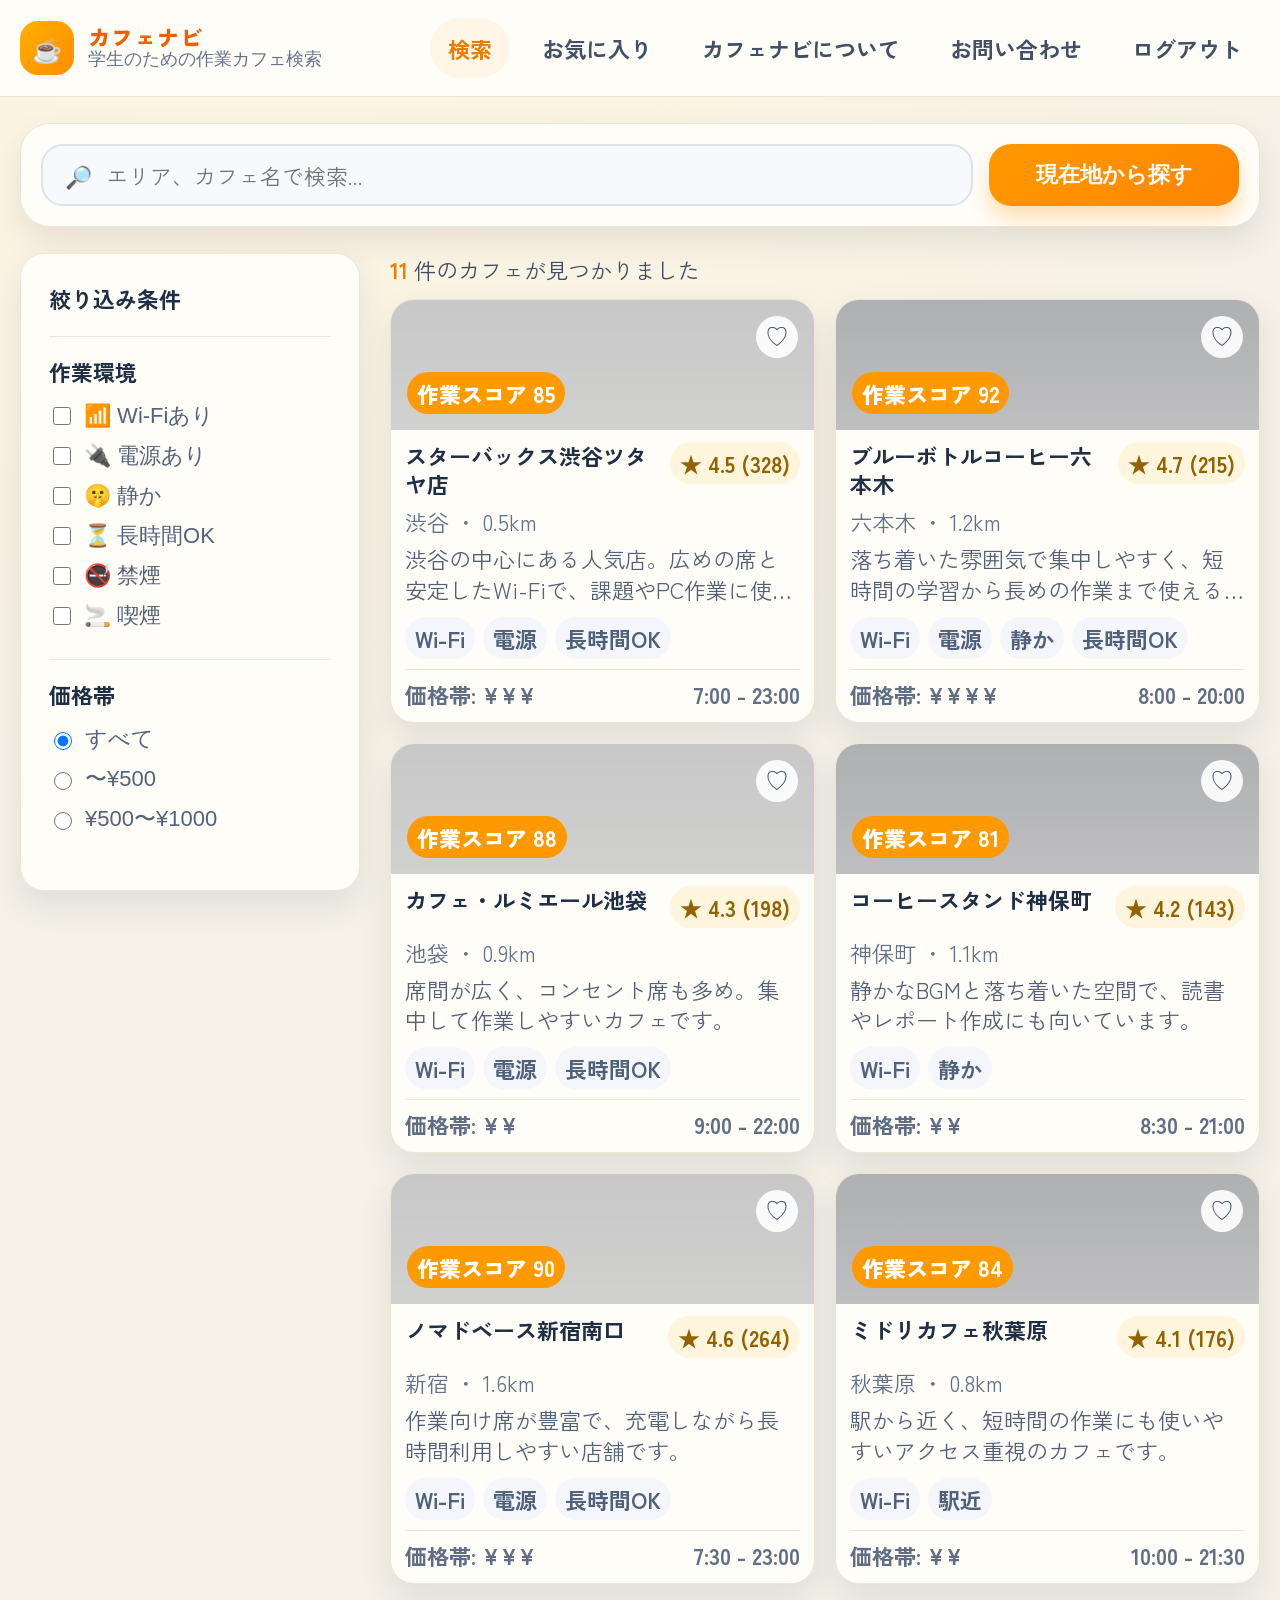
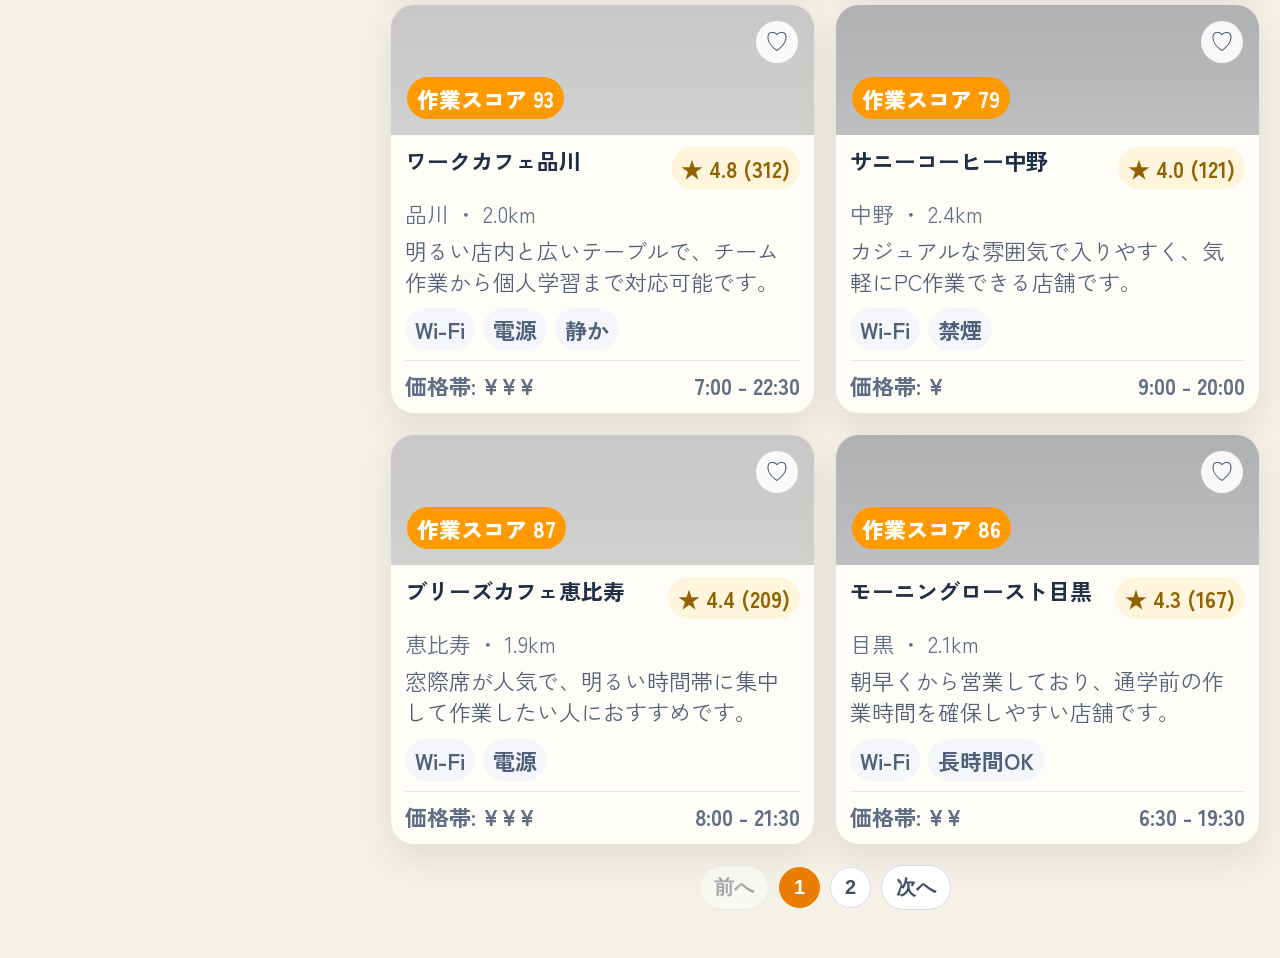
==== commit 1f10e4cc: "feat: add about/contact pages and interactive cafe browsing" ====
--- a/index.html
+++ b/index.html
@@ -16,16 +16,23 @@
         <a href="#" class="brand" aria-label="カフェナビ">
           <span class="brand-mark">☕</span>
           <span class="brand-copy">
-            <strong>カフェナビ</strong>
+            <strong class="brand-wave" aria-label="カフェナビ">
+              <span aria-hidden="true">カ</span>
+              <span aria-hidden="true">フ</span>
+              <span aria-hidden="true">ェ</span>
+              <span aria-hidden="true">ナ</span>
+              <span aria-hidden="true">ビ</span>
+            </strong>
             <small>学生のための作業カフェ検索</small>
           </span>
         </a>
 
         <nav class="topnav" aria-label="メインメニュー">
-          <a href="#">トップ</a>
-          <a href="#">検索</a>
-          <a href="#" class="is-active">お気に入り</a>
-          <a href="#">お問い合わせ</a>
+          <a href="#" class="is-active" data-view="all">検索</a>
+          <a href="#" data-view="favorites">お気に入り</a>
+          <a href="about.html">カフェナビについて</a>
+          <a href="contact.html">お問い合わせ</a>
+          <a href="#">ログアウト</a>
         </nav>
       </div>
     </header>
@@ -64,10 +71,10 @@
         </aside>
 
         <section class="results" aria-label="検索結果">
-          <p class="result-count"><strong>8</strong> 件のカフェが見つかりました</p>
+          <p class="result-count"><strong>2</strong> 件のカフェが見つかりました</p>
 
           <div class="cards-grid">
-            <article class="cafe-card">
+            <article class="cafe-card" data-cafe-id="cafe-1">
               <div class="thumb thumb-a">
                 <button class="heart" aria-label="お気に入りに追加">♡</button>
                 <span class="score">作業スコア 85</span>
@@ -91,7 +98,7 @@
               </div>
             </article>
 
-            <article class="cafe-card">
+            <article class="cafe-card" data-cafe-id="cafe-2">
               <div class="thumb thumb-b">
                 <button class="heart" aria-label="お気に入りに追加">♡</button>
                 <span class="score">作業スコア 92</span>
@@ -115,10 +122,223 @@
                 </div>
               </div>
             </article>
+
+            <article class="cafe-card" data-cafe-id="cafe-3">
+              <div class="thumb thumb-a">
+                <button class="heart" aria-label="お気に入りに追加">♡</button>
+                <span class="score">作業スコア 88</span>
+              </div>
+              <div class="card-body">
+                <div class="title-row">
+                  <h3>カフェ・ルミエール池袋</h3>
+                  <span class="rating">★ 4.3 (198)</span>
+                </div>
+                <p class="meta">池袋 ・ 0.9km</p>
+                <p class="desc">席間が広く、コンセント席も多め。集中して作業しやすいカフェです。</p>
+                <div class="tags">
+                  <span>Wi-Fi</span>
+                  <span>電源</span>
+                  <span>長時間OK</span>
+                </div>
+                <div class="card-foot">
+                  <span>価格帯: ¥¥</span>
+                  <span>9:00 - 22:00</span>
+                </div>
+              </div>
+            </article>
+
+            <article class="cafe-card" data-cafe-id="cafe-4">
+              <div class="thumb thumb-b">
+                <button class="heart" aria-label="お気に入りに追加">♡</button>
+                <span class="score">作業スコア 81</span>
+              </div>
+              <div class="card-body">
+                <div class="title-row">
+                  <h3>コーヒースタンド神保町</h3>
+                  <span class="rating">★ 4.2 (143)</span>
+                </div>
+                <p class="meta">神保町 ・ 1.1km</p>
+                <p class="desc">静かなBGMと落ち着いた空間で、読書やレポート作成にも向いています。</p>
+                <div class="tags">
+                  <span>Wi-Fi</span>
+                  <span>静か</span>
+                </div>
+                <div class="card-foot">
+                  <span>価格帯: ¥¥</span>
+                  <span>8:30 - 21:00</span>
+                </div>
+              </div>
+            </article>
+
+            <article class="cafe-card" data-cafe-id="cafe-5">
+              <div class="thumb thumb-a">
+                <button class="heart" aria-label="お気に入りに追加">♡</button>
+                <span class="score">作業スコア 90</span>
+              </div>
+              <div class="card-body">
+                <div class="title-row">
+                  <h3>ノマドベース新宿南口</h3>
+                  <span class="rating">★ 4.6 (264)</span>
+                </div>
+                <p class="meta">新宿 ・ 1.6km</p>
+                <p class="desc">作業向け席が豊富で、充電しながら長時間利用しやすい店舗です。</p>
+                <div class="tags">
+                  <span>Wi-Fi</span>
+                  <span>電源</span>
+                  <span>長時間OK</span>
+                </div>
+                <div class="card-foot">
+                  <span>価格帯: ¥¥¥</span>
+                  <span>7:30 - 23:00</span>
+                </div>
+              </div>
+            </article>
+
+            <article class="cafe-card" data-cafe-id="cafe-6">
+              <div class="thumb thumb-b">
+                <button class="heart" aria-label="お気に入りに追加">♡</button>
+                <span class="score">作業スコア 84</span>
+              </div>
+              <div class="card-body">
+                <div class="title-row">
+                  <h3>ミドリカフェ秋葉原</h3>
+                  <span class="rating">★ 4.1 (176)</span>
+                </div>
+                <p class="meta">秋葉原 ・ 0.8km</p>
+                <p class="desc">駅から近く、短時間の作業にも使いやすいアクセス重視のカフェです。</p>
+                <div class="tags">
+                  <span>Wi-Fi</span>
+                  <span>駅近</span>
+                </div>
+                <div class="card-foot">
+                  <span>価格帯: ¥¥</span>
+                  <span>10:00 - 21:30</span>
+                </div>
+              </div>
+            </article>
+
+            <article class="cafe-card" data-cafe-id="cafe-7">
+              <div class="thumb thumb-a">
+                <button class="heart" aria-label="お気に入りに追加">♡</button>
+                <span class="score">作業スコア 93</span>
+              </div>
+              <div class="card-body">
+                <div class="title-row">
+                  <h3>ワークカフェ品川</h3>
+                  <span class="rating">★ 4.8 (312)</span>
+                </div>
+                <p class="meta">品川 ・ 2.0km</p>
+                <p class="desc">明るい店内と広いテーブルで、チーム作業から個人学習まで対応可能です。</p>
+                <div class="tags">
+                  <span>Wi-Fi</span>
+                  <span>電源</span>
+                  <span>静か</span>
+                </div>
+                <div class="card-foot">
+                  <span>価格帯: ¥¥¥</span>
+                  <span>7:00 - 22:30</span>
+                </div>
+              </div>
+            </article>
+
+            <article class="cafe-card" data-cafe-id="cafe-8">
+              <div class="thumb thumb-b">
+                <button class="heart" aria-label="お気に入りに追加">♡</button>
+                <span class="score">作業スコア 79</span>
+              </div>
+              <div class="card-body">
+                <div class="title-row">
+                  <h3>サニーコーヒー中野</h3>
+                  <span class="rating">★ 4.0 (121)</span>
+                </div>
+                <p class="meta">中野 ・ 2.4km</p>
+                <p class="desc">カジュアルな雰囲気で入りやすく、気軽にPC作業できる店舗です。</p>
+                <div class="tags">
+                  <span>Wi-Fi</span>
+                  <span>禁煙</span>
+                </div>
+                <div class="card-foot">
+                  <span>価格帯: ¥</span>
+                  <span>9:00 - 20:00</span>
+                </div>
+              </div>
+            </article>
+
+            <article class="cafe-card" data-cafe-id="cafe-9">
+              <div class="thumb thumb-a">
+                <button class="heart" aria-label="お気に入りに追加">♡</button>
+                <span class="score">作業スコア 87</span>
+              </div>
+              <div class="card-body">
+                <div class="title-row">
+                  <h3>ブリーズカフェ恵比寿</h3>
+                  <span class="rating">★ 4.4 (209)</span>
+                </div>
+                <p class="meta">恵比寿 ・ 1.9km</p>
+                <p class="desc">窓際席が人気で、明るい時間帯に集中して作業したい人におすすめです。</p>
+                <div class="tags">
+                  <span>Wi-Fi</span>
+                  <span>電源</span>
+                </div>
+                <div class="card-foot">
+                  <span>価格帯: ¥¥¥</span>
+                  <span>8:00 - 21:30</span>
+                </div>
+              </div>
+            </article>
+
+            <article class="cafe-card" data-cafe-id="cafe-10">
+              <div class="thumb thumb-b">
+                <button class="heart" aria-label="お気に入りに追加">♡</button>
+                <span class="score">作業スコア 86</span>
+              </div>
+              <div class="card-body">
+                <div class="title-row">
+                  <h3>モーニングロースト目黒</h3>
+                  <span class="rating">★ 4.3 (167)</span>
+                </div>
+                <p class="meta">目黒 ・ 2.1km</p>
+                <p class="desc">朝早くから営業しており、通学前の作業時間を確保しやすい店舗です。</p>
+                <div class="tags">
+                  <span>Wi-Fi</span>
+                  <span>長時間OK</span>
+                </div>
+                <div class="card-foot">
+                  <span>価格帯: ¥¥</span>
+                  <span>6:30 - 19:30</span>
+                </div>
+              </div>
+            </article>
+
+            <article class="cafe-card" data-cafe-id="cafe-11">
+              <div class="thumb thumb-a">
+                <button class="heart" aria-label="お気に入りに追加">♡</button>
+                <span class="score">作業スコア 89</span>
+              </div>
+              <div class="card-body">
+                <div class="title-row">
+                  <h3>クラフトビーンズ吉祥寺</h3>
+                  <span class="rating">★ 4.5 (241)</span>
+                </div>
+                <p class="meta">吉祥寺 ・ 3.2km</p>
+                <p class="desc">席の種類が豊富で、1人作業にも打ち合わせにも使いやすいカフェです。</p>
+                <div class="tags">
+                  <span>Wi-Fi</span>
+                  <span>電源</span>
+                  <span>静か</span>
+                </div>
+                <div class="card-foot">
+                  <span>価格帯: ¥¥¥</span>
+                  <span>8:00 - 22:00</span>
+                </div>
+              </div>
+            </article>
           </div>
+          <nav class="pagination" aria-label="検索結果ページ" hidden></nav>
         </section>
       </section>
     </main>
   </div>
+  <script src="js/main.js"></script>
 </body>
 </html>
--- a/css/style.css
+++ b/css/style.css
@@ -0,0 +1,493 @@
+:root {
+  --bg: #f5f1e7;
+  --surface: #fffdf8;
+  --line: #efe5d5;
+  --text: #1f2f45;
+  --muted: #66748a;
+  --accent: #ff9800;
+  --accent-deep: #ff8500;
+  --chip: #f4f6fb;
+  --shadow: 0 14px 32px rgba(41, 60, 80, 0.1);
+  --radius-xl: 30px;
+  --radius-lg: 24px;
+  --radius-md: 16px;
+}
+
+* {
+  box-sizing: border-box;
+}
+
+body {
+  margin: 0;
+  font-family: "Zen Kaku Gothic New", sans-serif;
+  background: radial-gradient(circle at 20% -10%, #fff6df 0%, transparent 40%), var(--bg);
+  color: var(--text);
+}
+
+.container {
+  width: min(1320px, calc(100% - 40px));
+  margin-inline: auto;
+}
+
+.topbar {
+  background: var(--surface);
+  border-bottom: 1px solid var(--line);
+}
+
+.topbar-inner {
+  min-height: 96px;
+  display: flex;
+  align-items: center;
+  justify-content: space-between;
+  gap: 20px;
+}
+
+.brand {
+  display: flex;
+  align-items: center;
+  gap: 14px;
+  color: inherit;
+  text-decoration: none;
+}
+
+.brand-mark {
+  width: 54px;
+  height: 54px;
+  border-radius: 18px;
+  display: grid;
+  place-items: center;
+  background: linear-gradient(135deg, #ffb100, #ff8b00);
+  color: #fff;
+  font-size: 24px;
+}
+
+.brand-copy {
+  display: flex;
+  flex-direction: column;
+}
+
+.brand-copy strong {
+  color: #ef5f00;
+  font-size: 48px;
+  line-height: 1;
+  font-weight: 900;
+  letter-spacing: 0.04em;
+}
+
+.brand-wave {
+  display: inline-flex;
+}
+
+.brand-wave span {
+  display: inline-block;
+  transform-origin: 50% 70%;
+  animation: brand-wave-rise 3.2s ease-in-out infinite;
+}
+
+.brand-wave span:nth-child(1) { animation-delay: 0s; }
+.brand-wave span:nth-child(2) { animation-delay: 0.2s; }
+.brand-wave span:nth-child(3) { animation-delay: 0.4s; }
+.brand-wave span:nth-child(4) { animation-delay: 0.6s; }
+.brand-wave span:nth-child(5) { animation-delay: 0.8s; }
+
+@keyframes brand-wave-rise {
+  0%,
+  100% {
+    transform: translateY(0) scale(1);
+  }
+  35% {
+    transform: translateY(-4px) scale(1.16);
+  }
+}
+
+.brand-copy small {
+  color: var(--muted);
+  font-size: 18px;
+  font-weight: 500;
+}
+
+.topnav {
+  display: flex;
+  align-items: center;
+  justify-content: flex-end;
+  margin-left: auto;
+  gap: 14px;
+}
+
+.topnav a {
+  text-decoration: none;
+  color: #405067;
+  font-weight: 700;
+  font-size: 23px;
+  padding: 14px 18px;
+  border-radius: 999px;
+  transition: color 0.25s ease, background-color 0.25s ease, transform 0.25s ease, box-shadow 0.25s ease;
+}
+
+.topnav a:hover {
+  color: #ef5f00;
+  background: #fff3dd;
+  transform: translateY(-4px) scale(1.06);
+  box-shadow: 0 10px 20px rgba(239, 95, 0, 0.18);
+}
+
+.topnav a.is-active {
+  color: #ea7d00;
+  background: #fff6e8;
+}
+
+.main-area {
+  padding: 26px 0 48px;
+}
+
+.search-wrap {
+  margin-bottom: 26px;
+}
+
+.search-box {
+  background: var(--surface);
+  border-radius: var(--radius-xl);
+  box-shadow: var(--shadow);
+  border: 1px solid var(--line);
+  padding: 20px;
+  display: grid;
+  grid-template-columns: 1fr 250px;
+  gap: 16px;
+}
+
+.search-input {
+  background: #f8f9fc;
+  border: 2px solid #dde3ec;
+  border-radius: 22px;
+  min-height: 84px;
+  display: flex;
+  align-items: center;
+  gap: 12px;
+  padding: 0 22px;
+  color: #8c97a8;
+  font-size: 34px;
+}
+
+.search-input input {
+  border: 0;
+  background: transparent;
+  width: 100%;
+  outline: none;
+  font: inherit;
+  color: #52637a;
+}
+
+.locate-btn {
+  border: 0;
+  border-radius: 22px;
+  font-size: 34px;
+  font-weight: 900;
+  color: #fff;
+  background: linear-gradient(135deg, var(--accent), var(--accent-deep));
+  box-shadow: 0 12px 20px rgba(255, 145, 0, 0.28);
+  transition: transform 0.25s ease, box-shadow 0.25s ease, filter 0.25s ease;
+  cursor: pointer;
+}
+
+.locate-btn:hover {
+  transform: translateY(-4px) scale(1.04);
+  box-shadow: 0 18px 28px rgba(255, 133, 0, 0.36);
+  filter: saturate(1.15) brightness(1.03);
+}
+
+.content-wrap {
+  display: grid;
+  grid-template-columns: 340px 1fr;
+  gap: 30px;
+  align-items: start;
+}
+
+.filter-card {
+  background: var(--surface);
+  border-radius: var(--radius-lg);
+  box-shadow: var(--shadow);
+  padding: 28px;
+  border: 1px solid var(--line);
+  position: sticky;
+  top: 18px;
+}
+
+.filter-card h2 {
+  margin: 0 0 22px;
+  font-size: 44px;
+}
+
+.filter-group {
+  padding: 18px 0;
+  border-top: 1px solid var(--line);
+}
+
+.filter-group h3 {
+  margin: 0 0 14px;
+  font-size: 30px;
+}
+
+.filter-group label {
+  display: flex;
+  align-items: center;
+  gap: 10px;
+  margin: 10px 0;
+  color: #53637a;
+  font-weight: 500;
+  font-size: 28px;
+}
+
+.filter-group input {
+  width: 24px;
+  height: 24px;
+}
+
+.result-count {
+  margin: 0 0 14px;
+  color: #3e4d65;
+  font-size: 38px;
+}
+
+.result-count strong {
+  color: #ef7f00;
+}
+
+.cards-grid {
+  display: grid;
+  grid-template-columns: repeat(2, minmax(0, 1fr));
+  gap: 20px;
+}
+
+.cafe-card {
+  background: var(--surface);
+  border-radius: var(--radius-lg);
+  overflow: hidden;
+  border: 1px solid var(--line);
+  box-shadow: var(--shadow);
+  cursor: pointer;
+  transform-origin: center;
+  transition: transform 0.45s cubic-bezier(0.2, 0.8, 0.2, 1), box-shadow 0.45s ease;
+}
+
+.cafe-card:hover {
+  transform: translateY(-18px) scale(1.08) rotate(-1.1deg);
+  box-shadow: 0 28px 56px rgba(41, 60, 80, 0.28);
+}
+
+.thumb {
+  height: 130px;
+  position: relative;
+  background-size: cover;
+  background-position: center;
+}
+
+.thumb-a {
+  background-image: linear-gradient(rgba(24, 32, 48, 0.24), rgba(24, 32, 48, 0.2)), url("https://images.unsplash.com/photo-1509042239860-f550ce710b93?auto=format&fit=crop&w=1200&q=80");
+}
+
+.thumb-b {
+  background-image: linear-gradient(rgba(24, 32, 48, 0.35), rgba(24, 32, 48, 0.28)), url("https://images.unsplash.com/photo-1554118811-1e0d58224f24?auto=format&fit=crop&w=1200&q=80");
+}
+
+.heart {
+  position: absolute;
+  top: 16px;
+  right: 16px;
+  width: 52px;
+  height: 52px;
+  border-radius: 50%;
+  border: 0;
+  background: rgba(255, 255, 255, 0.9);
+  color: #445672;
+  font-size: 30px;
+  cursor: pointer;
+}
+
+.heart.is-favorite {
+  background: #ffe0ec;
+  color: #e63f86;
+}
+
+.score {
+  position: absolute;
+  left: 16px;
+  bottom: 16px;
+  background: #ff9900;
+  color: #fff;
+  border-radius: 999px;
+  padding: 5px 10px;
+  font-size: 18px;
+  font-weight: 800;
+}
+
+.card-body {
+  padding: 12px 14px 12px;
+}
+
+.title-row {
+  display: flex;
+  gap: 8px;
+  align-items: flex-start;
+  justify-content: space-between;
+}
+
+.title-row h3 {
+  margin: 0;
+  font-size: 30px;
+  line-height: 1.25;
+}
+
+.rating {
+  background: #fff5dd;
+  color: #936200;
+  border-radius: 999px;
+  padding: 5px 10px;
+  font-weight: 700;
+  font-size: 18px;
+  white-space: nowrap;
+}
+
+.meta {
+  margin: 8px 0 6px;
+  color: #607089;
+  font-size: 22px;
+}
+
+.desc {
+  margin: 0;
+  color: #526178;
+  font-size: 18px;
+  line-height: 1.4;
+  display: -webkit-box;
+  -webkit-line-clamp: 2;
+  -webkit-box-orient: vertical;
+  overflow: hidden;
+}
+
+.tags {
+  margin-top: 12px;
+  display: flex;
+  flex-wrap: wrap;
+  gap: 8px;
+}
+
+.tags span {
+  background: var(--chip);
+  color: #4f617b;
+  border-radius: 999px;
+  padding: 5px 10px;
+  font-size: 16px;
+  font-weight: 700;
+}
+
+.card-foot {
+  margin-top: 10px;
+  padding-top: 8px;
+  border-top: 1px solid var(--line);
+  display: flex;
+  justify-content: space-between;
+  color: #5f6e85;
+  font-weight: 600;
+  font-size: 18px;
+}
+
+.pagination {
+  margin-top: 20px;
+  display: flex;
+  justify-content: center;
+  align-items: center;
+  gap: 10px;
+  flex-wrap: wrap;
+}
+
+.page-btn {
+  border: 1px solid #d6deea;
+  background: #fff;
+  color: #405067;
+  border-radius: 999px;
+  padding: 8px 14px;
+  font-size: 20px;
+  font-weight: 700;
+  cursor: pointer;
+}
+
+.page-btn:hover:not(:disabled) {
+  background: #f3f7ff;
+}
+
+.page-btn.is-current {
+  background: #ea7d00;
+  border-color: #ea7d00;
+  color: #fff;
+}
+
+.page-btn:disabled {
+  opacity: 0.45;
+  cursor: not-allowed;
+}
+
+@media (max-width: 1280px) {
+  .brand-copy strong,
+  .topnav a,
+  .search-input,
+  .locate-btn,
+  .filter-card h2,
+  .filter-group h3,
+  .filter-group label,
+  .result-count,
+  .title-row h3,
+  .rating,
+  .meta,
+  .desc,
+  .tags span,
+  .score,
+  .card-foot {
+    font-size: clamp(14px, 2vw, 22px);
+  }
+
+  .search-input,
+  .locate-btn {
+    min-height: 62px;
+  }
+
+  .filter-group input {
+    width: 18px;
+    height: 18px;
+  }
+
+  .heart {
+    width: 42px;
+    height: 42px;
+    font-size: 24px;
+  }
+}
+
+@media (max-width: 980px) {
+  .topbar-inner {
+    flex-direction: column;
+    align-items: flex-start;
+    padding: 16px 0;
+  }
+
+  .topnav {
+    width: 100%;
+    flex-wrap: wrap;
+    justify-content: flex-end;
+  }
+
+  .search-box {
+    grid-template-columns: 1fr;
+  }
+
+  .content-wrap {
+    grid-template-columns: 1fr;
+  }
+
+  .filter-card {
+    position: static;
+  }
+
+  .cards-grid {
+    grid-template-columns: 1fr;
+  }
+}
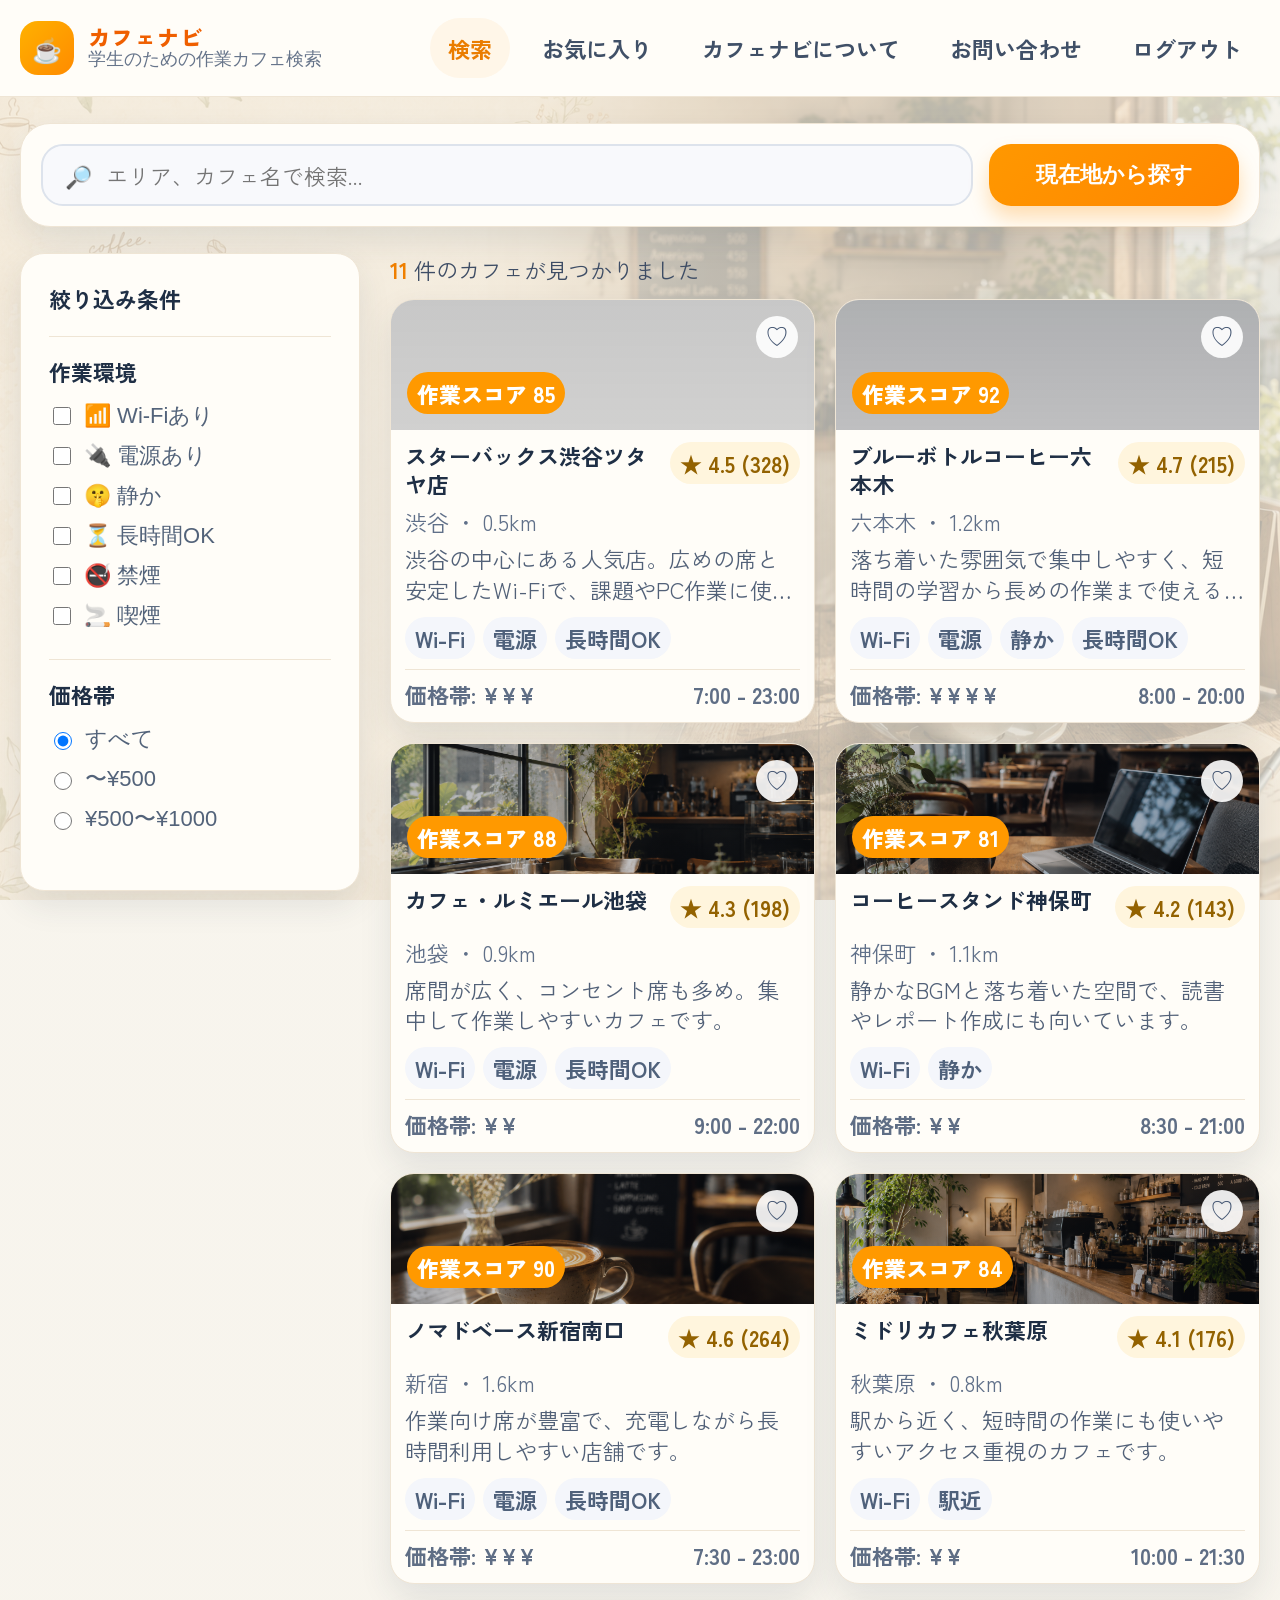
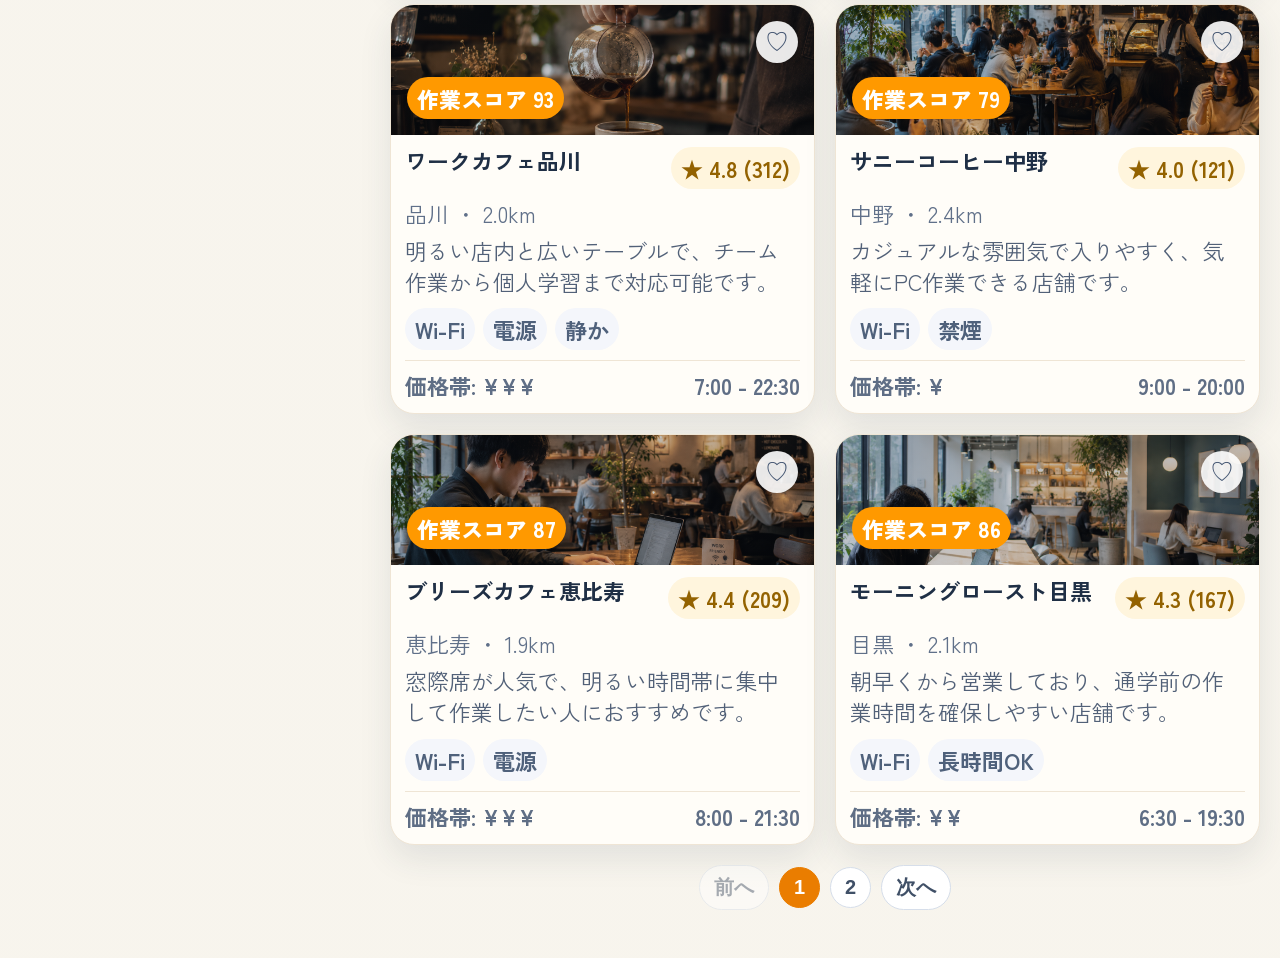
==== commit 7896c930: "feat: enhance page styles and assign local cafe card images" ====
--- a/index.html
+++ b/index.html
@@ -124,7 +124,7 @@
             </article>
 
             <article class="cafe-card" data-cafe-id="cafe-3">
-              <div class="thumb thumb-a">
+              <div class="thumb thumb-c">
                 <button class="heart" aria-label="お気に入りに追加">♡</button>
                 <span class="score">作業スコア 88</span>
               </div>
@@ -148,7 +148,7 @@
             </article>
 
             <article class="cafe-card" data-cafe-id="cafe-4">
-              <div class="thumb thumb-b">
+              <div class="thumb thumb-d">
                 <button class="heart" aria-label="お気に入りに追加">♡</button>
                 <span class="score">作業スコア 81</span>
               </div>
@@ -171,7 +171,7 @@
             </article>
 
             <article class="cafe-card" data-cafe-id="cafe-5">
-              <div class="thumb thumb-a">
+              <div class="thumb thumb-e">
                 <button class="heart" aria-label="お気に入りに追加">♡</button>
                 <span class="score">作業スコア 90</span>
               </div>
@@ -195,7 +195,7 @@
             </article>
 
             <article class="cafe-card" data-cafe-id="cafe-6">
-              <div class="thumb thumb-b">
+              <div class="thumb thumb-f">
                 <button class="heart" aria-label="お気に入りに追加">♡</button>
                 <span class="score">作業スコア 84</span>
               </div>
@@ -218,7 +218,7 @@
             </article>
 
             <article class="cafe-card" data-cafe-id="cafe-7">
-              <div class="thumb thumb-a">
+              <div class="thumb thumb-g">
                 <button class="heart" aria-label="お気に入りに追加">♡</button>
                 <span class="score">作業スコア 93</span>
               </div>
@@ -242,7 +242,7 @@
             </article>
 
             <article class="cafe-card" data-cafe-id="cafe-8">
-              <div class="thumb thumb-b">
+              <div class="thumb thumb-h">
                 <button class="heart" aria-label="お気に入りに追加">♡</button>
                 <span class="score">作業スコア 79</span>
               </div>
@@ -265,7 +265,7 @@
             </article>
 
             <article class="cafe-card" data-cafe-id="cafe-9">
-              <div class="thumb thumb-a">
+              <div class="thumb thumb-i">
                 <button class="heart" aria-label="お気に入りに追加">♡</button>
                 <span class="score">作業スコア 87</span>
               </div>
@@ -288,7 +288,7 @@
             </article>
 
             <article class="cafe-card" data-cafe-id="cafe-10">
-              <div class="thumb thumb-b">
+              <div class="thumb thumb-j">
                 <button class="heart" aria-label="お気に入りに追加">♡</button>
                 <span class="score">作業スコア 86</span>
               </div>
@@ -311,7 +311,7 @@
             </article>
 
             <article class="cafe-card" data-cafe-id="cafe-11">
-              <div class="thumb thumb-a">
+              <div class="thumb thumb-k">
                 <button class="heart" aria-label="お気に入りに追加">♡</button>
                 <span class="score">作業スコア 89</span>
               </div>
--- a/css/style.css
+++ b/css/style.css
@@ -20,7 +20,9 @@
 body {
   margin: 0;
   font-family: "Zen Kaku Gothic New", sans-serif;
-  background: radial-gradient(circle at 20% -10%, #fff6df 0%, transparent 40%), var(--bg);
+  background:
+    linear-gradient(rgba(245, 241, 231, 0.74), rgba(245, 241, 231, 0.74)),
+    url("../images/ChatGPT Image 2026年5月14日 14_02_24.png") center / cover fixed no-repeat;
   color: var(--text);
 }
 
@@ -287,6 +289,42 @@
 
 .thumb-b {
   background-image: linear-gradient(rgba(24, 32, 48, 0.35), rgba(24, 32, 48, 0.28)), url("https://images.unsplash.com/photo-1554118811-1e0d58224f24?auto=format&fit=crop&w=1200&q=80");
+}
+
+.thumb-c {
+  background-image: linear-gradient(rgba(24, 32, 48, 0.28), rgba(24, 32, 48, 0.22)), url("../images/ChatGPT Image 2026年5月14日 13_37_19.png");
+}
+
+.thumb-d {
+  background-image: linear-gradient(rgba(24, 32, 48, 0.28), rgba(24, 32, 48, 0.22)), url("../images/ChatGPT Image 2026年5月14日 13_38_39.png");
+}
+
+.thumb-e {
+  background-image: linear-gradient(rgba(24, 32, 48, 0.28), rgba(24, 32, 48, 0.22)), url("../images/ChatGPT Image 2026年5月14日 13_42_37.png");
+}
+
+.thumb-f {
+  background-image: linear-gradient(rgba(24, 32, 48, 0.28), rgba(24, 32, 48, 0.22)), url("../images/ChatGPT Image 2026年5月14日 13_44_14.png");
+}
+
+.thumb-g {
+  background-image: linear-gradient(rgba(24, 32, 48, 0.28), rgba(24, 32, 48, 0.22)), url("../images/ChatGPT Image 2026年5月14日 13_46_06.png");
+}
+
+.thumb-h {
+  background-image: linear-gradient(rgba(24, 32, 48, 0.28), rgba(24, 32, 48, 0.22)), url("../images/ChatGPT Image 2026年5月14日 13_47_57.png");
+}
+
+.thumb-i {
+  background-image: linear-gradient(rgba(24, 32, 48, 0.28), rgba(24, 32, 48, 0.22)), url("../images/ChatGPT Image 2026年5月14日 13_49_40.png");
+}
+
+.thumb-j {
+  background-image: linear-gradient(rgba(24, 32, 48, 0.28), rgba(24, 32, 48, 0.22)), url("../images/ChatGPT Image 2026年5月14日 13_50_52.png");
+}
+
+.thumb-k {
+  background-image: linear-gradient(rgba(24, 32, 48, 0.28), rgba(24, 32, 48, 0.22)), url("../images/ChatGPT Image 2026年5月14日 13_55_25.png");
 }
 
 .heart {
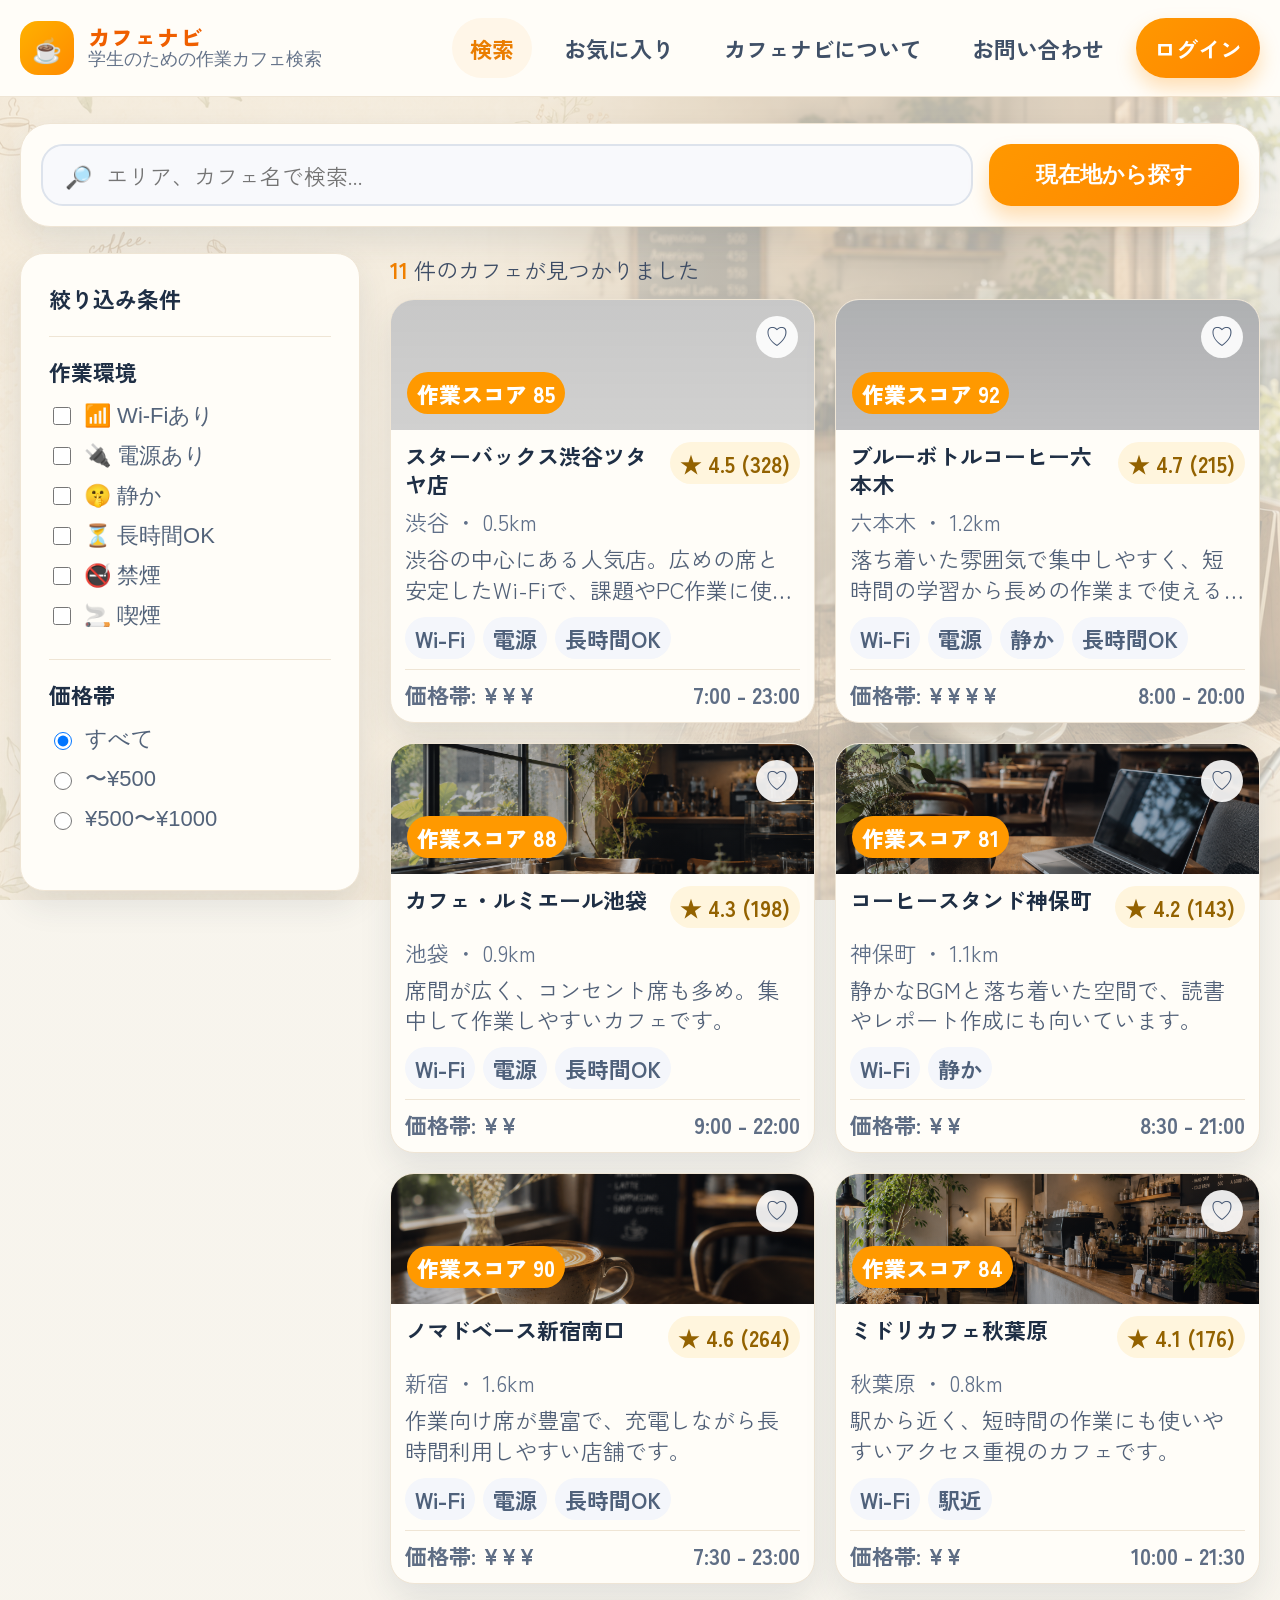
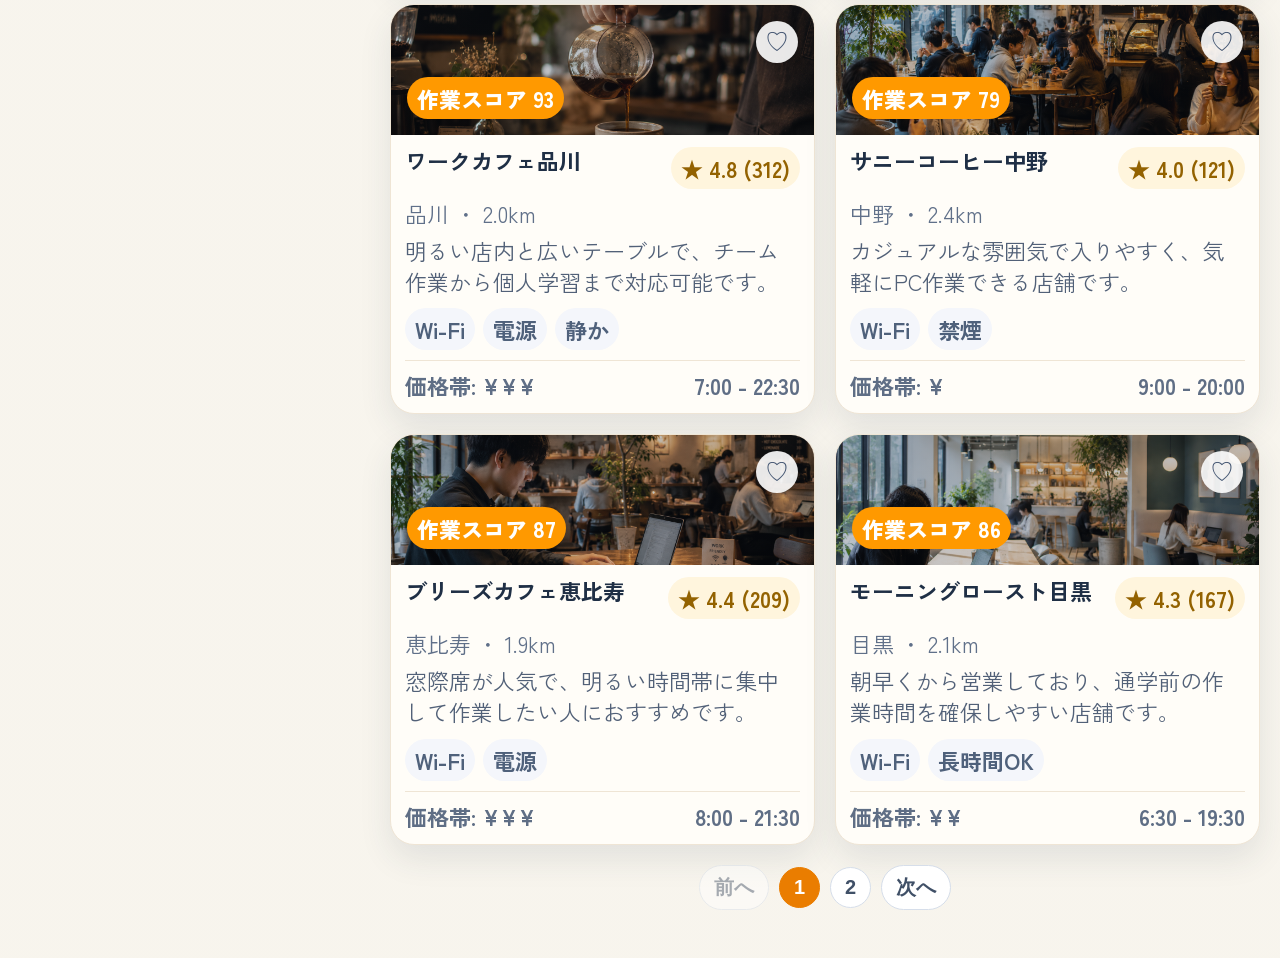
==== commit 47bcdc3f: "feat(auth): add login/signup API with persistent favorites and deploy config" ====
--- a/index.html
+++ b/index.html
@@ -32,7 +32,7 @@
           <a href="#" data-view="favorites">お気に入り</a>
           <a href="about.html">カフェナビについて</a>
           <a href="contact.html">お問い合わせ</a>
-          <a href="#">ログアウト</a>
+          <a href="auth-choice.html" class="auth-link">ログイン</a>
         </nav>
       </div>
     </header>
@@ -339,6 +339,7 @@
       </section>
     </main>
   </div>
+  <script src="js/config.js"></script>
   <script src="js/main.js"></script>
 </body>
 </html>
--- a/css/style.css
+++ b/css/style.css
@@ -136,6 +136,17 @@
 .topnav a.is-active {
   color: #ea7d00;
   background: #fff6e8;
+}
+
+.topnav a.auth-link {
+  color: #fff;
+  background: linear-gradient(135deg, var(--accent), var(--accent-deep));
+  box-shadow: 0 10px 20px rgba(255, 145, 0, 0.28);
+}
+
+.topnav a.auth-link:hover {
+  color: #fff;
+  background: linear-gradient(135deg, #ff9b00, #ff7a00);
 }
 
 .main-area {
